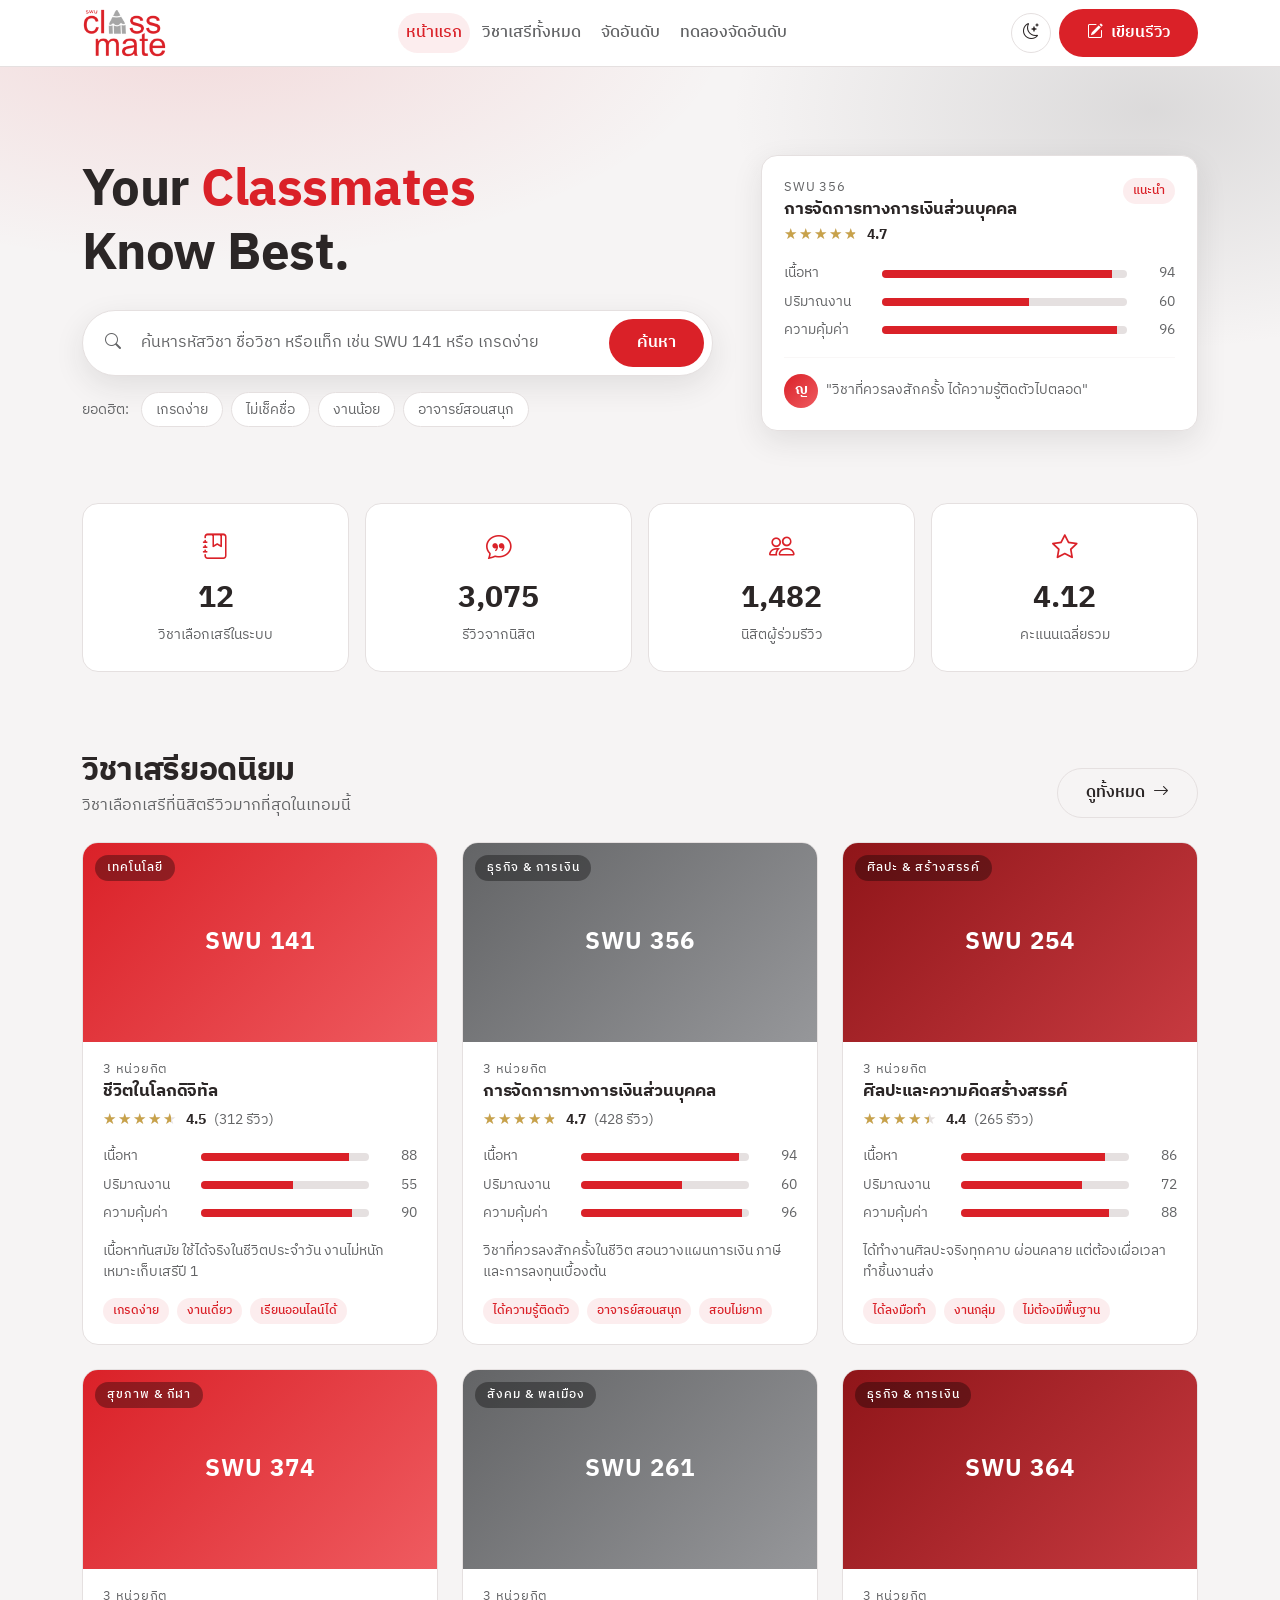
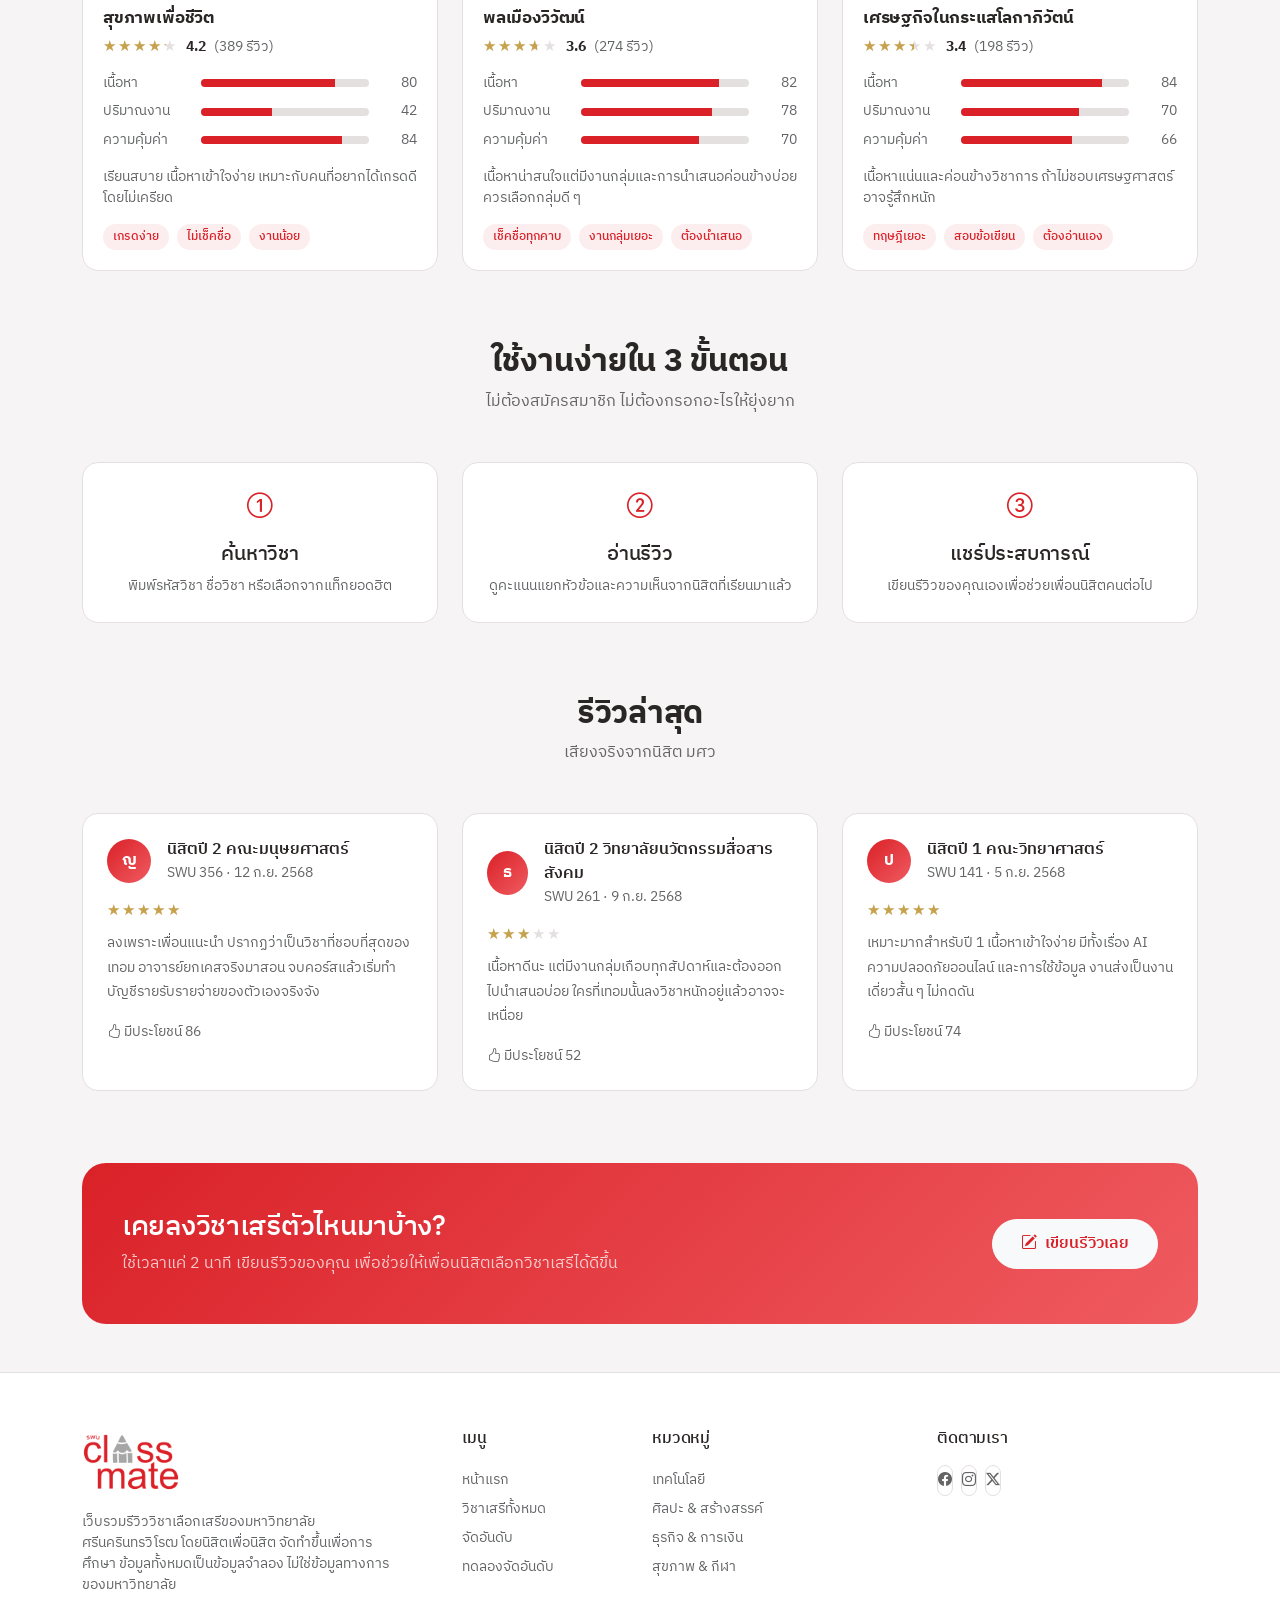
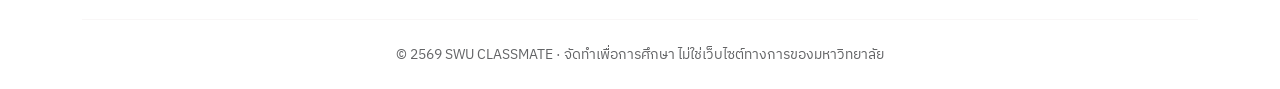
==== index.html @ f83f1529 "เอา responsive ออกทั้งหมด ให้เป็นเว็บสำหรับจอคอมพิวเตอร์ ตามที่ผู้จัดทำต้องการ เพราะยังไม่ได้เรียนเร" ====
<!DOCTYPE html>
<html lang="th" data-bs-theme="light">
<head>
  <meta charset="UTF-8" />
  <meta name="viewport" content="width=device-width, initial-scale=1" />
  <title>SWU CLASSMATE | รีวิววิชาเลือกเสรี มหาวิทยาลัยศรีนครินทรวิโรฒ</title>
  <meta name="description" content="SWU CLASSMATE เว็บรวมรีวิววิชาเลือกเสรีของมหาวิทยาลัยศรีนครินทรวิโรฒ จากนิสิตที่เรียนจริง ดูคะแนน ปริมาณงาน และความคุ้มค่าก่อนลงทะเบียน" />

  <!-- Google Fonts -->
  <link rel="preconnect" href="https://fonts.googleapis.com" />
  <link rel="preconnect" href="https://fonts.gstatic.com" crossorigin />
  <link href="https://fonts.googleapis.com/css2?family=IBM+Plex+Sans+Thai:wght@400;500;600;700&display=swap" rel="stylesheet" />

  <!-- Bootstrap 5.3 + Bootstrap Icons -->
  <link href="https://cdn.jsdelivr.net/npm/bootstrap@5.3.3/dist/css/bootstrap.min.css" rel="stylesheet" />
  <link href="https://cdn.jsdelivr.net/npm/bootstrap-icons@1.11.3/font/bootstrap-icons.min.css" rel="stylesheet" />

  <!-- ไอคอนประจำเว็บ (แสดงบนแท็บเบราว์เซอร์ และตอนบันทึกลงหน้าจอมือถือ) -->
  <link rel="icon" href="images/favicon-32.png" sizes="32x32" type="image/png" />
  <link rel="icon" href="images/icon-192.png" sizes="192x192" type="image/png" />
  <link rel="apple-touch-icon" href="images/apple-touch-icon.png" />
  <meta name="theme-color" content="#da2128" />

  <!-- CSS ภายนอกที่เขียนเอง -->
  <link href="css/style.css" rel="stylesheet" />
</head>

<body>

  <!-- ==================== NAVBAR ==================== -->
  <nav class="navbar navbar-expand cr-navbar sticky-top">
    <div class="container">

      <a class="navbar-brand d-flex align-items-center" href="index.html">
        <img src="images/logo.png" alt="SWU CLASSMATE" class="brand-logo"
             width="271" height="160" />
      </a>


      <div class="collapse navbar-collapse" id="mainNav">
        <ul class="navbar-nav mx-auto gap-1">
          <li class="nav-item"><a class="nav-link active" href="index.html" aria-current="page">หน้าแรก</a></li>
          <li class="nav-item"><a class="nav-link" href="courses.html">วิชาเสรีทั้งหมด</a></li>
          <li class="nav-item"><a class="nav-link" href="ranking.html">จัดอันดับ</a></li>
          <li class="nav-item"><a class="nav-link" href="about.html">ทดลองจัดอันดับ</a></li>
        </ul>

        <div class="d-flex align-items-center gap-2">
          <button id="themeToggle" type="button" aria-label="สลับโหมดสว่าง/มืด">
            <i class="bi bi-moon-stars"></i>
          </button>
          <a href="write-review.html" class="btn btn-cr">
            <i class="bi bi-pencil-square me-1"></i> เขียนรีวิว
          </a>
        </div>
      </div>

    </div>
  </nav>

  <!-- ==================== HERO ==================== -->
  <header class="hero">
    <div class="container">
      <div class="row align-items-center g-5">

        <!-- ฝั่งซ้าย: ข้อความ + ช่องค้นหา -->
        <div class="col-7">
          <!-- lang="en" บอกว่าท่อนนี้เป็นภาษาอังกฤษ (ทั้งหน้าตั้งเป็น lang="th")
               เพื่อให้โปรแกรมอ่านหน้าจอออกเสียงถูกภาษา -->
          <h1 class="mb-4" lang="en">
            Your <span class="highlight">Classmates</span><br />
            Know Best.
          </h1>

          <form id="searchForm" class="hero-search d-flex align-items-center mb-3" role="search">
            <i class="bi bi-search text-muted-cr me-2"></i>
            <label for="searchInput" class="visually-hidden">ค้นหาวิชาเลือกเสรี</label>
            <input id="searchInput" type="search" class="form-control"
                   placeholder="ค้นหารหัสวิชา ชื่อวิชา หรือแท็ก เช่น SWU 141 หรือ เกรดง่าย" />
            <button class="btn btn-cr" type="submit">ค้นหา</button>
          </form>

          <div class="d-flex flex-wrap gap-2">
            <span class="text-muted-cr small align-self-center me-1">ยอดฮิต:</span>
            <a href="#courses" class="chip" data-keyword="เกรดง่าย">เกรดง่าย</a>
            <a href="#courses" class="chip" data-keyword="ไม่เช็คชื่อ">ไม่เช็คชื่อ</a>
            <a href="#courses" class="chip" data-keyword="งานน้อย">งานน้อย</a>
            <a href="#courses" class="chip" data-keyword="อาจารย์สอนสนุก">อาจารย์สอนสนุก</a>
          </div>
        </div>

        <!-- ฝั่งขวา: การ์ดตัวอย่างวิชา -->
        <div class="col-5">
          <div class="hero-card float-slow">

            <div class="d-flex justify-content-between align-items-start mb-3">
              <div>
                <div class="course-code">SWU 356</div>
                <h2 class="course-name mb-1">การจัดการทางการเงินส่วนบุคคล</h2>
                <span class="stars" role="img" style="--pct: 94%" aria-label="คะแนน 4.7 จาก 5"></span>
                <strong class="small ms-1">4.7</strong>
              </div>
              <span class="tag-pill">แนะนำ</span>
            </div>

            <div class="score-row">
              <span class="text-muted-cr">เนื้อหา</span>
              <div class="progress" role="progressbar" aria-label="เนื้อหา"
                   aria-valuenow="94" aria-valuemin="0" aria-valuemax="100">
                <div class="progress-bar" style="width: 94%"></div>
              </div>
              <span class="text-muted-cr text-end">94</span>
            </div>

            <div class="score-row">
              <span class="text-muted-cr">ปริมาณงาน</span>
              <div class="progress" role="progressbar" aria-label="ปริมาณงาน"
                   aria-valuenow="60" aria-valuemin="0" aria-valuemax="100">
                <div class="progress-bar" style="width: 60%"></div>
              </div>
              <span class="text-muted-cr text-end">60</span>
            </div>

            <div class="score-row">
              <span class="text-muted-cr">ความคุ้มค่า</span>
              <div class="progress" role="progressbar" aria-label="ความคุ้มค่า"
                   aria-valuenow="96" aria-valuemin="0" aria-valuemax="100">
                <div class="progress-bar" style="width: 96%"></div>
              </div>
              <span class="text-muted-cr text-end">96</span>
            </div>

            <hr class="my-3 hr-cr" />

            <div class="d-flex align-items-center gap-2">
              <div class="avatar avatar-sm">ญ</div>
              <p class="review-text small mb-0">
                "วิชาที่ควรลงสักครั้ง ได้ความรู้ติดตัวไปตลอด"
              </p>
            </div>

          </div>
        </div>

      </div>
    </div>
  </header>

  <!-- ==================== เนื้อหาหลัก ==================== -->
  <main>

  <!-- ==================== แถบสถิติ ==================== -->
  <section class="pb-2">
    <div class="container">
      <div class="row g-3">

        <div class="col-3">
          <div class="stat-box">
            <i class="bi bi-journal-bookmark"></i>
            <p class="stat-value">12</p>
            <p class="text-muted-cr small mb-0">วิชาเลือกเสรีในระบบ</p>
          </div>
        </div>

        <div class="col-3">
          <div class="stat-box">
            <i class="bi bi-chat-quote"></i>
            <p class="stat-value">3,075</p>
            <p class="text-muted-cr small mb-0">รีวิวจากนิสิต</p>
          </div>
        </div>

        <div class="col-3">
          <div class="stat-box">
            <i class="bi bi-people"></i>
            <p class="stat-value">1,482</p>
            <p class="text-muted-cr small mb-0">นิสิตผู้ร่วมรีวิว</p>
          </div>
        </div>

        <div class="col-3">
          <div class="stat-box">
            <i class="bi bi-star"></i>
            <p class="stat-value">4.12</p>
            <p class="text-muted-cr small mb-0">คะแนนเฉลี่ยรวม</p>
          </div>
        </div>

      </div>
    </div>
  </section>

  <!-- ==================== วิชาเสรียอดนิยม ==================== -->
  <section class="section" id="courses">
    <div class="container">

      <div class="d-flex flex-wrap justify-content-between align-items-end gap-3 mb-4">
        <div>
          <h2 class="section-title mb-1">วิชาเสรียอดนิยม</h2>
          <p class="section-subtitle mb-0">วิชาเลือกเสรีที่นิสิตรีวิวมากที่สุดในเทอมนี้</p>
        </div>
        <a href="courses.html" class="btn btn-cr-outline">
          ดูทั้งหมด <i class="bi bi-arrow-right ms-1"></i>
        </a>
      </div>

      <div class="row g-4">

        <!-- การ์ดที่ 1 -->
        <div class="col-4" data-search="SWU 141 ชีวิตในโลกดิจิทัล เทคโนโลยี เกรดง่าย งานเดี่ยว เรียนออนไลน์ได้">
          <article class="course-card">
            <div class="course-thumb">
              <span class="cat-badge">เทคโนโลยี</span>
              SWU 141
            </div>
            <div class="course-body">
              <p class="course-code mb-0">3 หน่วยกิต</p>
              <h3 class="course-name">ชีวิตในโลกดิจิทัล</h3>

              <div class="d-flex align-items-center gap-2 mb-3">
                <span class="stars" role="img" style="--pct: 90%" aria-label="คะแนน 4.5 จาก 5"></span>
                <strong class="small">4.5</strong>
                <span class="text-muted-cr small">(312 รีวิว)</span>
              </div>

              <div class="score-row">
                <span class="text-muted-cr">เนื้อหา</span>
                <div class="progress" role="progressbar" aria-label="เนื้อหา"
                     aria-valuenow="88" aria-valuemin="0" aria-valuemax="100">
                  <div class="progress-bar" style="width: 88%"></div>
                </div>
                <span class="text-muted-cr text-end">88</span>
              </div>
              <div class="score-row">
                <span class="text-muted-cr">ปริมาณงาน</span>
                <div class="progress" role="progressbar" aria-label="ปริมาณงาน"
                     aria-valuenow="55" aria-valuemin="0" aria-valuemax="100">
                  <div class="progress-bar" style="width: 55%"></div>
                </div>
                <span class="text-muted-cr text-end">55</span>
              </div>
              <div class="score-row">
                <span class="text-muted-cr">ความคุ้มค่า</span>
                <div class="progress" role="progressbar" aria-label="ความคุ้มค่า"
                     aria-valuenow="90" aria-valuemin="0" aria-valuemax="100">
                  <div class="progress-bar" style="width: 90%"></div>
                </div>
                <span class="text-muted-cr text-end">90</span>
              </div>

              <p class="text-muted-cr small mt-3 mb-3">
                เนื้อหาทันสมัย ใช้ได้จริงในชีวิตประจำวัน งานไม่หนัก เหมาะเก็บเสรีปี 1
              </p>

              <div class="d-flex flex-wrap gap-2">
                <span class="tag-pill">เกรดง่าย</span>
                <span class="tag-pill">งานเดี่ยว</span>
                <span class="tag-pill">เรียนออนไลน์ได้</span>
              </div>
            </div>
          </article>
        </div>

        <!-- การ์ดที่ 2 -->
        <div class="col-4" data-search="SWU 356 การจัดการทางการเงินส่วนบุคคล ธุรกิจ การเงิน อาจารย์สอนสนุก สอบไม่ยาก ได้ความรู้ติดตัว">
          <article class="course-card">
            <div class="course-thumb thumb-gray">
              <span class="cat-badge">ธุรกิจ &amp; การเงิน</span>
              SWU 356
            </div>
            <div class="course-body">
              <p class="course-code mb-0">3 หน่วยกิต</p>
              <h3 class="course-name">การจัดการทางการเงินส่วนบุคคล</h3>

              <div class="d-flex align-items-center gap-2 mb-3">
                <span class="stars" role="img" style="--pct: 94%" aria-label="คะแนน 4.7 จาก 5"></span>
                <strong class="small">4.7</strong>
                <span class="text-muted-cr small">(428 รีวิว)</span>
              </div>

              <div class="score-row">
                <span class="text-muted-cr">เนื้อหา</span>
                <div class="progress" role="progressbar" aria-label="เนื้อหา"
                     aria-valuenow="94" aria-valuemin="0" aria-valuemax="100">
                  <div class="progress-bar" style="width: 94%"></div>
                </div>
                <span class="text-muted-cr text-end">94</span>
              </div>
              <div class="score-row">
                <span class="text-muted-cr">ปริมาณงาน</span>
                <div class="progress" role="progressbar" aria-label="ปริมาณงาน"
                     aria-valuenow="60" aria-valuemin="0" aria-valuemax="100">
                  <div class="progress-bar" style="width: 60%"></div>
                </div>
                <span class="text-muted-cr text-end">60</span>
              </div>
              <div class="score-row">
                <span class="text-muted-cr">ความคุ้มค่า</span>
                <div class="progress" role="progressbar" aria-label="ความคุ้มค่า"
                     aria-valuenow="96" aria-valuemin="0" aria-valuemax="100">
                  <div class="progress-bar" style="width: 96%"></div>
                </div>
                <span class="text-muted-cr text-end">96</span>
              </div>

              <p class="text-muted-cr small mt-3 mb-3">
                วิชาที่ควรลงสักครั้งในชีวิต สอนวางแผนการเงิน ภาษี และการลงทุนเบื้องต้น
              </p>

              <div class="d-flex flex-wrap gap-2">
                <span class="tag-pill">ได้ความรู้ติดตัว</span>
                <span class="tag-pill">อาจารย์สอนสนุก</span>
                <span class="tag-pill">สอบไม่ยาก</span>
              </div>
            </div>
          </article>
        </div>

        <!-- การ์ดที่ 3 -->
        <div class="col-4" data-search="SWU 254 ศิลปะและความคิดสร้างสรรค์ ศิลปะ สร้างสรรค์ ได้ลงมือทำ งานกลุ่ม ไม่ต้องมีพื้นฐาน">
          <article class="course-card">
            <div class="course-thumb thumb-dark">
              <span class="cat-badge">ศิลปะ &amp; สร้างสรรค์</span>
              SWU 254
            </div>
            <div class="course-body">
              <p class="course-code mb-0">3 หน่วยกิต</p>
              <h3 class="course-name">ศิลปะและความคิดสร้างสรรค์</h3>

              <div class="d-flex align-items-center gap-2 mb-3">
                <span class="stars" role="img" style="--pct: 88%" aria-label="คะแนน 4.4 จาก 5"></span>
                <strong class="small">4.4</strong>
                <span class="text-muted-cr small">(265 รีวิว)</span>
              </div>

              <div class="score-row">
                <span class="text-muted-cr">เนื้อหา</span>
                <div class="progress" role="progressbar" aria-label="เนื้อหา"
                     aria-valuenow="86" aria-valuemin="0" aria-valuemax="100">
                  <div class="progress-bar" style="width: 86%"></div>
                </div>
                <span class="text-muted-cr text-end">86</span>
              </div>
              <div class="score-row">
                <span class="text-muted-cr">ปริมาณงาน</span>
                <div class="progress" role="progressbar" aria-label="ปริมาณงาน"
                     aria-valuenow="72" aria-valuemin="0" aria-valuemax="100">
                  <div class="progress-bar" style="width: 72%"></div>
                </div>
                <span class="text-muted-cr text-end">72</span>
              </div>
              <div class="score-row">
                <span class="text-muted-cr">ความคุ้มค่า</span>
                <div class="progress" role="progressbar" aria-label="ความคุ้มค่า"
                     aria-valuenow="88" aria-valuemin="0" aria-valuemax="100">
                  <div class="progress-bar" style="width: 88%"></div>
                </div>
                <span class="text-muted-cr text-end">88</span>
              </div>

              <p class="text-muted-cr small mt-3 mb-3">
                ได้ทำงานศิลปะจริงทุกคาบ ผ่อนคลาย แต่ต้องเผื่อเวลาทำชิ้นงานส่ง
              </p>

              <div class="d-flex flex-wrap gap-2">
                <span class="tag-pill">ได้ลงมือทำ</span>
                <span class="tag-pill">งานกลุ่ม</span>
                <span class="tag-pill">ไม่ต้องมีพื้นฐาน</span>
              </div>
            </div>
          </article>
        </div>

        <!-- การ์ดที่ 4 -->
        <div class="col-4" data-search="SWU 374 สุขภาพเพื่อชีวิต สุขภาพ กีฬา เกรดง่าย ไม่เช็คชื่อ งานน้อย">
          <article class="course-card">
            <div class="course-thumb">
              <span class="cat-badge">สุขภาพ &amp; กีฬา</span>
              SWU 374
            </div>
            <div class="course-body">
              <p class="course-code mb-0">3 หน่วยกิต</p>
              <h3 class="course-name">สุขภาพเพื่อชีวิต</h3>

              <div class="d-flex align-items-center gap-2 mb-3">
                <span class="stars" role="img" style="--pct: 84%" aria-label="คะแนน 4.2 จาก 5"></span>
                <strong class="small">4.2</strong>
                <span class="text-muted-cr small">(389 รีวิว)</span>
              </div>

              <div class="score-row">
                <span class="text-muted-cr">เนื้อหา</span>
                <div class="progress" role="progressbar" aria-label="เนื้อหา"
                     aria-valuenow="80" aria-valuemin="0" aria-valuemax="100">
                  <div class="progress-bar" style="width: 80%"></div>
                </div>
                <span class="text-muted-cr text-end">80</span>
              </div>
              <div class="score-row">
                <span class="text-muted-cr">ปริมาณงาน</span>
                <div class="progress" role="progressbar" aria-label="ปริมาณงาน"
                     aria-valuenow="42" aria-valuemin="0" aria-valuemax="100">
                  <div class="progress-bar" style="width: 42%"></div>
                </div>
                <span class="text-muted-cr text-end">42</span>
              </div>
              <div class="score-row">
                <span class="text-muted-cr">ความคุ้มค่า</span>
                <div class="progress" role="progressbar" aria-label="ความคุ้มค่า"
                     aria-valuenow="84" aria-valuemin="0" aria-valuemax="100">
                  <div class="progress-bar" style="width: 84%"></div>
                </div>
                <span class="text-muted-cr text-end">84</span>
              </div>

              <p class="text-muted-cr small mt-3 mb-3">
                เรียนสบาย เนื้อหาเข้าใจง่าย เหมาะกับคนที่อยากได้เกรดดีโดยไม่เครียด
              </p>

              <div class="d-flex flex-wrap gap-2">
                <span class="tag-pill">เกรดง่าย</span>
                <span class="tag-pill">ไม่เช็คชื่อ</span>
                <span class="tag-pill">งานน้อย</span>
              </div>
            </div>
          </article>
        </div>

        <!-- การ์ดที่ 5 -->
        <div class="col-4" data-search="SWU 261 พลเมืองวิวัฒน์ สังคม พลเมือง เช็คชื่อทุกคาบ งานกลุ่มเยอะ ต้องนำเสนอ">
          <article class="course-card">
            <div class="course-thumb thumb-gray">
              <span class="cat-badge">สังคม &amp; พลเมือง</span>
              SWU 261
            </div>
            <div class="course-body">
              <p class="course-code mb-0">3 หน่วยกิต</p>
              <h3 class="course-name">พลเมืองวิวัฒน์</h3>

              <div class="d-flex align-items-center gap-2 mb-3">
                <span class="stars" role="img" style="--pct: 72%" aria-label="คะแนน 3.6 จาก 5"></span>
                <strong class="small">3.6</strong>
                <span class="text-muted-cr small">(274 รีวิว)</span>
              </div>

              <div class="score-row">
                <span class="text-muted-cr">เนื้อหา</span>
                <div class="progress" role="progressbar" aria-label="เนื้อหา"
                     aria-valuenow="82" aria-valuemin="0" aria-valuemax="100">
                  <div class="progress-bar" style="width: 82%"></div>
                </div>
                <span class="text-muted-cr text-end">82</span>
              </div>
              <div class="score-row">
                <span class="text-muted-cr">ปริมาณงาน</span>
                <div class="progress" role="progressbar" aria-label="ปริมาณงาน"
                     aria-valuenow="78" aria-valuemin="0" aria-valuemax="100">
                  <div class="progress-bar" style="width: 78%"></div>
                </div>
                <span class="text-muted-cr text-end">78</span>
              </div>
              <div class="score-row">
                <span class="text-muted-cr">ความคุ้มค่า</span>
                <div class="progress" role="progressbar" aria-label="ความคุ้มค่า"
                     aria-valuenow="70" aria-valuemin="0" aria-valuemax="100">
                  <div class="progress-bar" style="width: 70%"></div>
                </div>
                <span class="text-muted-cr text-end">70</span>
              </div>

              <p class="text-muted-cr small mt-3 mb-3">
                เนื้อหาน่าสนใจแต่มีงานกลุ่มและการนำเสนอค่อนข้างบ่อย ควรเลือกกลุ่มดี ๆ
              </p>

              <div class="d-flex flex-wrap gap-2">
                <span class="tag-pill">เช็คชื่อทุกคาบ</span>
                <span class="tag-pill">งานกลุ่มเยอะ</span>
                <span class="tag-pill">ต้องนำเสนอ</span>
              </div>
            </div>
          </article>
        </div>

        <!-- การ์ดที่ 6 -->
        <div class="col-4" data-search="SWU 364 เศรษฐกิจในกระแสโลกาภิวัตน์ ธุรกิจ การเงิน ทฤษฎีเยอะ สอบข้อเขียน ต้องอ่านเอง">
          <article class="course-card">
            <div class="course-thumb thumb-dark">
              <span class="cat-badge">ธุรกิจ &amp; การเงิน</span>
              SWU 364
            </div>
            <div class="course-body">
              <p class="course-code mb-0">3 หน่วยกิต</p>
              <h3 class="course-name">เศรษฐกิจในกระแสโลกาภิวัตน์</h3>

              <div class="d-flex align-items-center gap-2 mb-3">
                <span class="stars" role="img" style="--pct: 68%" aria-label="คะแนน 3.4 จาก 5"></span>
                <strong class="small">3.4</strong>
                <span class="text-muted-cr small">(198 รีวิว)</span>
              </div>

              <div class="score-row">
                <span class="text-muted-cr">เนื้อหา</span>
                <div class="progress" role="progressbar" aria-label="เนื้อหา"
                     aria-valuenow="84" aria-valuemin="0" aria-valuemax="100">
                  <div class="progress-bar" style="width: 84%"></div>
                </div>
                <span class="text-muted-cr text-end">84</span>
              </div>
              <div class="score-row">
                <span class="text-muted-cr">ปริมาณงาน</span>
                <div class="progress" role="progressbar" aria-label="ปริมาณงาน"
                     aria-valuenow="70" aria-valuemin="0" aria-valuemax="100">
                  <div class="progress-bar" style="width: 70%"></div>
                </div>
                <span class="text-muted-cr text-end">70</span>
              </div>
              <div class="score-row">
                <span class="text-muted-cr">ความคุ้มค่า</span>
                <div class="progress" role="progressbar" aria-label="ความคุ้มค่า"
                     aria-valuenow="66" aria-valuemin="0" aria-valuemax="100">
                  <div class="progress-bar" style="width: 66%"></div>
                </div>
                <span class="text-muted-cr text-end">66</span>
              </div>

              <p class="text-muted-cr small mt-3 mb-3">
                เนื้อหาแน่นและค่อนข้างวิชาการ ถ้าไม่ชอบเศรษฐศาสตร์อาจรู้สึกหนัก
              </p>

              <div class="d-flex flex-wrap gap-2">
                <span class="tag-pill">ทฤษฎีเยอะ</span>
                <span class="tag-pill">สอบข้อเขียน</span>
                <span class="tag-pill">ต้องอ่านเอง</span>
              </div>
            </div>
          </article>
        </div>

      </div>

      <!-- แสดงเมื่อค้นหาแล้วไม่เจอ -->
      <div id="emptyState" class="text-center text-muted-cr py-5 d-none">
        <i class="bi bi-search icon-empty"></i>
        <p class="mt-3 mb-0">ไม่พบวิชาเสรีที่ค้นหา ลองใช้คำอื่นดูนะ</p>
      </div>

    </div>
  </section>

  <!-- ==================== วิธีใช้งาน ==================== -->
  <section class="section pt-0">
    <div class="container">

      <div class="text-center mb-5">
        <h2 class="section-title">ใช้งานง่ายใน 3 ขั้นตอน</h2>
        <p class="section-subtitle mb-0">ไม่ต้องสมัครสมาชิก ไม่ต้องกรอกอะไรให้ยุ่งยาก</p>
      </div>

      <div class="row g-4">
        <div class="col-4">
          <div class="stat-box">
            <i class="bi bi-1-circle"></i>
            <h3 class="h5 mt-3 mb-2">ค้นหาวิชา</h3>
            <p class="text-muted-cr small mb-0">พิมพ์รหัสวิชา ชื่อวิชา หรือเลือกจากแท็กยอดฮิต</p>
          </div>
        </div>
        <div class="col-4">
          <div class="stat-box">
            <i class="bi bi-2-circle"></i>
            <h3 class="h5 mt-3 mb-2">อ่านรีวิว</h3>
            <p class="text-muted-cr small mb-0">ดูคะแนนแยกหัวข้อและความเห็นจากนิสิตที่เรียนมาแล้ว</p>
          </div>
        </div>
        <div class="col-4">
          <div class="stat-box">
            <i class="bi bi-3-circle"></i>
            <h3 class="h5 mt-3 mb-2">แชร์ประสบการณ์</h3>
            <p class="text-muted-cr small mb-0">เขียนรีวิวของคุณเองเพื่อช่วยเพื่อนนิสิตคนต่อไป</p>
          </div>
        </div>
      </div>

    </div>
  </section>

  <!-- ==================== รีวิวล่าสุด ==================== -->
  <section class="section pt-0">
    <div class="container">

      <div class="text-center mb-5">
        <h2 class="section-title">รีวิวล่าสุด</h2>
        <p class="section-subtitle mb-0">เสียงจริงจากนิสิต มศว</p>
      </div>

      <div class="row g-4">

        <div class="col-4">
          <div class="review-card">
            <div class="d-flex align-items-center gap-3 mb-3">
              <div class="avatar">ญ</div>
              <div>
                <p class="fw-semibold mb-0">นิสิตปี 2 คณะมนุษยศาสตร์</p>
                <p class="text-muted-cr small mb-0">SWU 356 · 12 ก.ย. 2568</p>
              </div>
            </div>
            <div class="mb-2">
              <span class="stars" role="img" style="--pct: 100%" aria-label="คะแนน 5 จาก 5"></span>
            </div>
            <p class="review-text small mb-3">
              ลงเพราะเพื่อนแนะนำ ปรากฏว่าเป็นวิชาที่ชอบที่สุดของเทอม อาจารย์ยกเคสจริงมาสอน
              จบคอร์สแล้วเริ่มทำบัญชีรายรับรายจ่ายของตัวเองจริงจัง
            </p>
            <p class="text-muted-cr small mb-0">
              <i class="bi bi-hand-thumbs-up"></i> มีประโยชน์ 86
            </p>
          </div>
        </div>

        <div class="col-4">
          <div class="review-card">
            <div class="d-flex align-items-center gap-3 mb-3">
              <div class="avatar">ธ</div>
              <div>
                <p class="fw-semibold mb-0">นิสิตปี 2 วิทยาลัยนวัตกรรมสื่อสารสังคม</p>
                <p class="text-muted-cr small mb-0">SWU 261 · 9 ก.ย. 2568</p>
              </div>
            </div>
            <div class="mb-2">
              <span class="stars" role="img" style="--pct: 60%" aria-label="คะแนน 3 จาก 5"></span>
            </div>
            <p class="review-text small mb-3">
              เนื้อหาดีนะ แต่มีงานกลุ่มเกือบทุกสัปดาห์และต้องออกไปนำเสนอบ่อย
              ใครที่เทอมนั้นลงวิชาหนักอยู่แล้วอาจจะเหนื่อย
            </p>
            <p class="text-muted-cr small mb-0">
              <i class="bi bi-hand-thumbs-up"></i> มีประโยชน์ 52
            </p>
          </div>
        </div>

        <div class="col-4">
          <div class="review-card">
            <div class="d-flex align-items-center gap-3 mb-3">
              <div class="avatar">ป</div>
              <div>
                <p class="fw-semibold mb-0">นิสิตปี 1 คณะวิทยาศาสตร์</p>
                <p class="text-muted-cr small mb-0">SWU 141 · 5 ก.ย. 2568</p>
              </div>
            </div>
            <div class="mb-2">
              <span class="stars" role="img" style="--pct: 100%" aria-label="คะแนน 5 จาก 5"></span>
            </div>
            <p class="review-text small mb-3">
              เหมาะมากสำหรับปี 1 เนื้อหาเข้าใจง่าย มีทั้งเรื่อง AI ความปลอดภัยออนไลน์
              และการใช้ข้อมูล งานส่งเป็นงานเดี่ยวสั้น ๆ ไม่กดดัน
            </p>
            <p class="text-muted-cr small mb-0">
              <i class="bi bi-hand-thumbs-up"></i> มีประโยชน์ 74
            </p>
          </div>
        </div>

      </div>
    </div>
  </section>

  <!-- ==================== CTA ==================== -->
  <section class="pb-5">
    <div class="container">
      <div class="cta-band d-flex flex-wrap align-items-center justify-content-between gap-4">
        <div>
          <h2 class="h3 mb-2">เคยลงวิชาเสรีตัวไหนมาบ้าง?</h2>
          <p class="mb-0 opacity-75">
            ใช้เวลาแค่ 2 นาที เขียนรีวิวของคุณ เพื่อช่วยให้เพื่อนนิสิตเลือกวิชาเสรีได้ดีขึ้น
          </p>
        </div>
        <a href="write-review.html" class="btn btn-light">
          <i class="bi bi-pencil-square me-1"></i> เขียนรีวิวเลย
        </a>
      </div>
    </div>
  </section>

  </main>

  <!-- ==================== FOOTER ==================== -->
  <footer class="cr-footer">
    <div class="container">
      <div class="row g-4">

        <div class="col-4">
          <a class="navbar-brand d-flex align-items-center mb-3" href="index.html">
            <img src="images/logo.png" alt="SWU CLASSMATE" class="brand-logo brand-logo-lg"
                 width="271" height="160" />
          </a>
          <p class="text-muted-cr small mb-0 text-narrow">
            เว็บรวมรีวิววิชาเลือกเสรีของมหาวิทยาลัยศรีนครินทรวิโรฒ โดยนิสิตเพื่อนิสิต
            จัดทำขึ้นเพื่อการศึกษา ข้อมูลทั้งหมดเป็นข้อมูลจำลอง ไม่ใช่ข้อมูลทางการของมหาวิทยาลัย
          </p>
        </div>

        <div class="col-2">
          <h2 class="h6 mb-3">เมนู</h2>
          <ul class="list-unstyled small mb-0">
            <li><a href="index.html">หน้าแรก</a></li>
            <li><a href="courses.html">วิชาเสรีทั้งหมด</a></li>
            <li><a href="ranking.html">จัดอันดับ</a></li>
            <li><a href="about.html">ทดลองจัดอันดับ</a></li>
          </ul>
        </div>

        <div class="col-3">
          <h2 class="h6 mb-3">หมวดหมู่</h2>
          <ul class="list-unstyled small mb-0">
            <li><a href="courses.html">เทคโนโลยี</a></li>
            <li><a href="courses.html">ศิลปะ &amp; สร้างสรรค์</a></li>
            <li><a href="courses.html">ธุรกิจ &amp; การเงิน</a></li>
            <li><a href="courses.html">สุขภาพ &amp; กีฬา</a></li>
          </ul>
        </div>

        <div class="col-3">
          <h2 class="h6 mb-3">ติดตามเรา</h2>
          <div class="d-flex gap-2">
            <a href="#" class="chip" aria-label="Facebook"><i class="bi bi-facebook"></i></a>
            <a href="#" class="chip" aria-label="Instagram"><i class="bi bi-instagram"></i></a>
            <a href="#" class="chip" aria-label="X"><i class="bi bi-twitter-x"></i></a>
          </div>
        </div>

      </div>

      <hr class="my-4 hr-cr" />
      <p class="text-center text-muted-cr small mb-0">
        &copy; <span id="year"></span> SWU CLASSMATE · จัดทำเพื่อการศึกษา ไม่ใช่เว็บไซต์ทางการของมหาวิทยาลัย
      </p>

    </div>
  </footer>

  <!-- Bootstrap JS (ใช้สำหรับเมนูมือถือ) -->
  <script src="https://cdn.jsdelivr.net/npm/bootstrap@5.3.3/dist/js/bootstrap.bundle.min.js"></script>
  <!-- JS ของเว็บ (ปี, โหมดมืด, ค้นหา) -->
  <script src="js/main.js"></script>
</body>
</html>
---- css/style.css ----
/* ===========================================
   SWU CLASSMATE - Custom Stylesheet
   โทนสีตาม CI มหาวิทยาลัยศรีนครินทรวิโรฒ (เทา-แดง)
   ใช้ทับ/เสริม Bootstrap 5.3
   =========================================== */

/* ---------- 1. ตัวแปรสีของเว็บ ---------- */
:root {
  /* สีหลัก: แดง มศว */
  --cr-primary: #da2128;
  --cr-primary-dark: #b01a20;
  --cr-primary-soft: rgba(218, 33, 40, 0.08);
  /* สีรอง: เทา มศว */
  --cr-gray: #636466;
  --cr-accent: #c8a24a;

  --cr-surface: #ffffff;
  --cr-bg: #f6f4f4;
  --cr-text: #2b2626;
  --cr-muted: #636466;
  --cr-border: #e5e0e0;
  --cr-shadow: 0 10px 30px rgba(43, 38, 38, 0.1);
  --cr-radius: 16px;

  /* เฉดสีสำหรับไล่สีพื้น (gradient) - ต้องเปลี่ยนตามสีหลักด้วย */
  --cr-primary-light: #ef5b60;      /* แดงอ่อน ใช้คู่กับแดงหลัก */
  --cr-primary-deep: #8f1519;       /* แดงเข้ม ใช้กับการ์ดโทนเข้ม */
  --cr-primary-deep-soft: #c73a40;  /* แดงเข้มแบบอ่อนลง คู่กับตัวบน */
  --cr-gray-light: #96979a;         /* เทาอ่อน ใช้คู่กับเทาหลัก */

  /* แสงจาง ๆ ที่พื้นหลังส่วนหัวของหน้า */
  --cr-glow: rgba(218, 33, 40, 0.12);
  --cr-glow-gray: rgba(99, 100, 102, 0.18);

  /* แผ่นทึบทับบนรูป (ใช้กับป้ายหมวดหมู่) */
  --cr-overlay: rgba(0, 0, 0, 0.35);
}

[data-bs-theme="dark"] {
  --cr-primary: #f0474e;
  --cr-primary-dark: #da2128;
  --cr-primary-soft: rgba(240, 71, 78, 0.14);
  --cr-gray: #9b9c9e;
  --cr-accent: #d9b969;

  --cr-surface: #241f20;
  --cr-bg: #191516;
  --cr-text: #ece7e7;
  --cr-muted: #a49d9d;
  --cr-border: #3a3234;
  --cr-shadow: 0 10px 30px rgba(0, 0, 0, 0.5);

  /* เฉดสีชุดเดียวกัน แต่ปรับให้สว่างขึ้นเพื่อให้เห็นบนพื้นเข้ม */
  --cr-primary-light: #f5787d;
  --cr-primary-deep: #a81f26;
  --cr-primary-deep-soft: #d94a51;
  --cr-gray-light: #b5b6b8;

  --cr-glow: rgba(240, 71, 78, 0.16);
  --cr-glow-gray: rgba(155, 156, 158, 0.12);

  --cr-overlay: rgba(0, 0, 0, 0.5);
}

/* ---------- 2. พื้นฐานทั้งเว็บ ---------- */
body {
  font-family: "IBM Plex Sans Thai", "Segoe UI", sans-serif;
  background-color: var(--cr-bg);
  color: var(--cr-text);
  /* เว็บนี้ออกแบบสำหรับจอคอมพิวเตอร์
     ตรึงความกว้างขั้นต่ำไว้ จอแคบกว่านี้จะเลื่อนดูแนวนอนแทนการบีบ layout */
  min-width: 1140px;
}

/* ตรึงความกว้างกล่องเนื้อหา
   ปกติ .container ของ Bootstrap จะเปลี่ยนความกว้างตามขนาดจอ (1320/1140/960/720)
   เขียนทับให้คงที่ เพื่อให้ทุกจอเห็นหน้าตาเหมือนกันทั้งหมด */
.container {
  width: 1140px;
  max-width: 1140px;
}

h1, h2, h3, h4, .navbar-brand {
  font-weight: 700;
  letter-spacing: -0.01em;
}

.section {
  padding: 72px 0;
}

.section-title {
  font-size: clamp(1.5rem, 3vw, 2rem);
  margin-bottom: 8px;
}

.section-subtitle {
  color: var(--cr-muted);
  margin-bottom: 40px;
}

.text-muted-cr {
  color: var(--cr-muted) !important;
}

/* ไอคอนสีแดง มศว */
.icon-cr {
  color: var(--cr-primary);
}

/* ไอคอนขนาดเล็กพิเศษ ใช้ต่อท้ายตัวเลข เช่น "4.7 ★" */
.icon-xs {
  font-size: 0.7rem;
}

/* ไอคอนใหญ่ในกล่องสถานะว่าง (ไม่พบผลลัพธ์) */
.icon-empty {
  font-size: 2.5rem;
}

/* ลิงก์สีแดง มศว ไม่มีเส้นใต้ เช่น "ดูรีวิวทั้งหมด →" */
.link-cr {
  color: var(--cr-primary);
  text-decoration: none;
}

.link-cr:hover {
  color: var(--cr-primary-dark);
  text-decoration: underline;
}

/* เส้นคั่นให้ใช้สีขอบตามธีม แทนสีเทาเริ่มต้นของ Bootstrap */
.hr-cr {
  border-color: var(--cr-border);
}

/* จำกัดความกว้างย่อหน้าให้อ่านง่าย */
.text-narrow {
  max-width: 320px;
}

.text-narrow-lg {
  max-width: 520px;
}

/* ย่อหน้าที่ต้องการระยะห่างบรรทัดมากกว่าปกติ (ข้อความยาว ๆ) */
.leading-loose {
  line-height: 1.9;
}

/* ---------- 3. ปุ่มของเว็บ ---------- */
.btn-cr {
  background-color: var(--cr-primary);
  border: 0;
  color: #fff;
  border-radius: 999px;
  padding: 12px 28px;
  font-weight: 600;
  transition: transform 0.18s ease, background-color 0.18s ease;
}

.btn-cr:hover,
.btn-cr:focus {
  background-color: var(--cr-primary-dark);
  color: #fff;
  transform: translateY(-2px);
}

.btn-cr-outline {
  border: 1.5px solid var(--cr-border);
  color: var(--cr-text);
  background: transparent;
  border-radius: 999px;
  padding: 12px 28px;
  font-weight: 600;
}

.btn-cr-outline:hover {
  border-color: var(--cr-primary);
  color: var(--cr-primary);
}

/* ---------- 4. Navbar ---------- */
.cr-navbar {
  background-color: var(--cr-surface);
  border-bottom: 1px solid var(--cr-border);
}

.cr-navbar .nav-link {
  color: var(--cr-muted);
  font-weight: 500;
  padding: 8px 14px;
  border-radius: 999px;
}

.cr-navbar .nav-link:hover,
.cr-navbar .nav-link.active {
  color: var(--cr-primary);
  background-color: var(--cr-primary-soft);
}

/* โลโก้ SWU CLASSMATE (ไฟล์ภาพ แทนไอคอน + ข้อความเดิม)
   กำหนดความสูงอย่างเดียว ปล่อยความกว้างให้คำนวณตามสัดส่วนของภาพ */
.brand-logo {
  display: block;
  height: 50px;
  width: auto;
}

/* ในฟุตเตอร์มีที่ว่างมากกว่า จึงแสดงใหญ่ขึ้นได้ */
.brand-logo-lg {
  height: 58px;
}

/* navbar-brand ของ Bootstrap มี padding แนวตั้งติดมา ตัดออกเพื่อไม่ให้ navbar สูงเกิน */
.cr-navbar .navbar-brand {
  padding-top: 0;
  padding-bottom: 0;
}

#themeToggle {
  width: 40px;
  height: 40px;
  border-radius: 50%;
  border: 1px solid var(--cr-border);
  background: transparent;
  color: var(--cr-text);
}

/* ---------- 5. Hero ---------- */
.hero {
  position: relative;
  padding: 88px 0 72px;
  overflow: hidden;
  background:
    radial-gradient(900px 400px at 15% -10%, var(--cr-glow), transparent 60%),
    radial-gradient(700px 400px at 90% 10%, var(--cr-glow-gray), transparent 60%);
}

.hero h1 {
  font-size: clamp(2rem, 5vw, 3.2rem);
  line-height: 1.25;
}

/* เน้นคำในหัวข้อใหญ่ด้วยสีแดง มศว */
.hero .highlight {
  color: var(--cr-primary);
}

.hero-search {
  background-color: var(--cr-surface);
  border: 1px solid var(--cr-border);
  border-radius: 999px;
  box-shadow: var(--cr-shadow);
  padding: 8px 8px 8px 22px;
}

.hero-search input {
  border: 0;
  background: transparent;
  color: var(--cr-text);
  box-shadow: none !important;
}

.hero-search input::placeholder {
  color: var(--cr-muted);
}

.chip {
  display: inline-block;
  border: 1px solid var(--cr-border);
  background-color: var(--cr-surface);
  color: var(--cr-muted);
  border-radius: 999px;
  padding: 6px 14px;
  font-size: 0.875rem;
  text-decoration: none;
  transition: all 0.18s ease;
}

.chip:hover {
  border-color: var(--cr-primary);
  color: var(--cr-primary);
}

/* การ์ดลอยในหน้า Hero */
.hero-card {
  background-color: var(--cr-surface);
  border: 1px solid var(--cr-border);
  border-radius: var(--cr-radius);
  box-shadow: var(--cr-shadow);
  padding: 22px;
}

.float-slow {
  animation: floaty 6s ease-in-out infinite;
}

@keyframes floaty {
  0%, 100% { transform: translateY(0); }
  50%      { transform: translateY(-12px); }
}

/* ---------- 6. แถบสถิติ ---------- */
.stat-box {
  background-color: var(--cr-surface);
  border: 1px solid var(--cr-border);
  border-radius: var(--cr-radius);
  padding: 26px 20px;
  height: 100%;
  text-align: center;
}

.stat-box i {
  font-size: 1.6rem;
  color: var(--cr-primary);
}

.stat-value {
  font-size: 1.9rem;
  font-weight: 700;
  margin: 8px 0 2px;
}

/* ---------- 7. การ์ดรายวิชา ---------- */
.course-card {
  background-color: var(--cr-surface);
  border: 1px solid var(--cr-border);
  border-radius: var(--cr-radius);
  overflow: hidden;
  height: 100%;
  transition: transform 0.2s ease, box-shadow 0.2s ease;
}

.course-card:hover {
  transform: translateY(-6px);
  box-shadow: var(--cr-shadow);
}

.course-thumb {
  position: relative;
  aspect-ratio: 16 / 9;
  background: linear-gradient(135deg, var(--cr-primary), var(--cr-primary-light));
  display: grid;
  place-items: center;
  color: #fff;
  font-size: 1.5rem;
  font-weight: 700;
  letter-spacing: 0.04em;
}

/* สีพื้นการ์ด 3 แบบ ใส่คลาสเพิ่มที่ .course-thumb ได้เลย */
.thumb-gray {
  background: linear-gradient(135deg, var(--cr-gray), var(--cr-gray-light));
}

.thumb-dark {
  background: linear-gradient(135deg, var(--cr-primary-deep), var(--cr-primary-deep-soft));
}

.course-thumb .cat-badge {
  position: absolute;
  top: 12px;
  left: 12px;
  background: var(--cr-overlay);
  border-radius: 999px;
  padding: 4px 12px;
  font-size: 0.75rem;
  font-weight: 500;
}

.course-body {
  padding: 18px 20px 20px;
}

.course-code {
  font-size: 0.8rem;
  color: var(--cr-muted);
  letter-spacing: 0.06em;
}

.course-name {
  font-size: 1.05rem;
  margin: 2px 0 8px;
}

.tag-pill {
  background-color: var(--cr-primary-soft);
  color: var(--cr-primary);
  border-radius: 999px;
  padding: 4px 10px;
  font-size: 0.75rem;
  font-weight: 500;
}

/* ---------- 8. ดาวให้คะแนน (CSS ล้วน) ---------- */
.stars {
  --pct: 0%;
  display: inline-block;
  position: relative;
  font-size: 0.95rem;
  line-height: 1;
  color: var(--cr-border);
  letter-spacing: 2px;
}

.stars::before {
  content: "★★★★★";
}

.stars::after {
  content: "★★★★★";
  position: absolute;
  inset: 0;
  width: var(--pct);
  overflow: hidden;
  color: var(--cr-accent);
  white-space: nowrap;
}

/* ---------- 9. แถบคะแนนย่อย ---------- */
.score-row {
  display: grid;
  grid-template-columns: 88px 1fr 38px;
  align-items: center;
  gap: 10px;
  font-size: 0.85rem;
  margin-bottom: 8px;
}

.score-row .progress {
  height: 8px;
  background-color: var(--cr-border);
}

.score-row .progress-bar {
  background-color: var(--cr-primary);
}

/* ---------- 10. การ์ดรีวิว ---------- */
.review-card {
  background-color: var(--cr-surface);
  border: 1px solid var(--cr-border);
  border-radius: var(--cr-radius);
  padding: 24px;
  height: 100%;
}

.avatar {
  width: 44px;
  height: 44px;
  border-radius: 50%;
  background: linear-gradient(135deg, var(--cr-primary), var(--cr-primary-light));
  color: #fff;
  display: grid;
  place-items: center;
  font-weight: 700;
}

.avatar-sm {
  width: 34px;
  height: 34px;
  font-size: 0.85rem;
}

.review-text {
  color: var(--cr-muted);
  line-height: 1.75;
}

/* ---------- 11. แถบชวนเขียนรีวิว ---------- */
.cta-band {
  background: linear-gradient(135deg, var(--cr-primary), var(--cr-primary-light));
  border-radius: 24px;
  color: #fff;
  padding: 48px 40px;
}

.cta-band .btn-light {
  border-radius: 999px;
  padding: 12px 28px;
  font-weight: 600;
  color: var(--cr-primary);
}

/* ---------- 12. Footer ---------- */
.cr-footer {
  background-color: var(--cr-surface);
  border-top: 1px solid var(--cr-border);
  padding: 56px 0 24px;
}

.cr-footer a {
  color: var(--cr-muted);
  text-decoration: none;
  display: inline-block;
  padding: 4px 0;
}

.cr-footer a:hover {
  color: var(--cr-primary);
}

/* ===========================================
   ส่วนที่ 13-17 ใช้ในหน้า courses.html
   =========================================== */

/* ---------- 13. หัวหน้าเพจ + Breadcrumb ---------- */
.page-head {
  padding: 40px 0 32px;
  border-bottom: 1px solid var(--cr-border);
  background:
    radial-gradient(700px 300px at 10% 0%, var(--cr-glow), transparent 60%);
}

.breadcrumb {
  --bs-breadcrumb-divider-color: var(--cr-muted);
  font-size: 0.875rem;
  margin-bottom: 12px;
}

.breadcrumb a {
  color: var(--cr-muted);
  text-decoration: none;
}

.breadcrumb a:hover {
  color: var(--cr-primary);
}

.breadcrumb-item.active {
  color: var(--cr-text);
}

/* ---------- 14. กล่องตัวกรอง (Sidebar) ---------- */
.filter-panel {
  background-color: var(--cr-surface);
  border: 1px solid var(--cr-border);
  border-radius: var(--cr-radius);
  padding: 24px;
}

/* .filter-title เป็น <legend> ของแต่ละกลุ่มตัวกรอง
   Bootstrap ตั้ง legend ให้ float: left; width: 100% และตัวใหญ่ ต้องล้างค่าก่อน */
.filter-title {
  float: none;
  width: auto;
  display: block;
  font-size: 0.95rem;
  font-weight: 600;
  margin-bottom: 12px;
}

/* ตัวกรองแต่ละกลุ่มเป็น <fieldset> จึงต้องล้าง margin/padding ที่เบราว์เซอร์ใส่มาให้ */
.filter-group {
  border: 0;
  padding: 0;
  margin: 0;
  min-width: 0; /* กัน fieldset ดันคอลัมน์ให้กว้างเกิน grid */
}

.filter-group + .filter-group {
  border-top: 1px solid var(--cr-border);
  margin-top: 20px;
  padding-top: 20px;
}

.filter-panel .form-check {
  margin-bottom: 8px;
}

.filter-panel .form-check-label {
  font-size: 0.9rem;
  color: var(--cr-muted);
  cursor: pointer;
}

.filter-panel .form-check-input {
  border-color: var(--cr-border);
  cursor: pointer;
}

.filter-panel .form-check-input:checked {
  background-color: var(--cr-primary);
  border-color: var(--cr-primary);
}

.filter-panel .form-check-input:focus {
  box-shadow: 0 0 0 3px var(--cr-primary-soft);
  border-color: var(--cr-primary);
}

/* ช่องค้นหาในกล่องตัวกรอง */
.filter-search {
  border: 1px solid var(--cr-border);
  background-color: var(--cr-bg);
  border-radius: 999px;
  padding: 8px 16px;
}

.filter-search input {
  border: 0;
  background: transparent;
  color: var(--cr-text);
  font-size: 0.9rem;
  box-shadow: none !important;
  padding: 0;
}

/* ป้ายข้อมูลย่อยบนการ์ด (รูปแบบเรียน / ภาษา / หน่วยกิต) */
.meta-badge {
  display: inline-flex;
  align-items: center;
  gap: 4px;
  border: 1px solid var(--cr-border);
  color: var(--cr-muted);
  border-radius: 6px;
  padding: 2px 8px;
  font-size: 0.72rem;
  white-space: nowrap;
}

.meta-badge i {
  font-size: 0.8rem;
}

/* สีเน้นตามรูปแบบการเรียน */
.meta-badge.is-online {
  border-color: var(--cr-primary);
  color: var(--cr-primary);
}

/* ---------- 15. แถบเครื่องมือด้านบนรายการ ---------- */
.toolbar {
  background-color: var(--cr-surface);
  border: 1px solid var(--cr-border);
  border-radius: var(--cr-radius);
  padding: 14px 20px;
}

.sort-select {
  border: 1px solid var(--cr-border);
  background-color: var(--cr-bg);
  color: var(--cr-text);
  border-radius: 999px;
  padding: 6px 16px;
  font-size: 0.9rem;
  width: auto;
}

.sort-select:focus {
  border-color: var(--cr-primary);
  box-shadow: 0 0 0 3px var(--cr-primary-soft);
}

/* ---------- 16. การ์ดวิชาแบบแถวนอน ---------- */
.course-row {
  display: grid;
  grid-template-columns: 160px 1fr;
  background-color: var(--cr-surface);
  border: 1px solid var(--cr-border);
  border-radius: var(--cr-radius);
  overflow: hidden;
  transition: transform 0.2s ease, box-shadow 0.2s ease;
}

.course-row:hover {
  transform: translateY(-4px);
  box-shadow: var(--cr-shadow);
}

.course-row .row-thumb {
  background: linear-gradient(135deg, var(--cr-primary), var(--cr-primary-light));
  color: #fff;
  display: flex;
  flex-direction: column;
  align-items: center;
  justify-content: center;
  gap: 6px;
  padding: 20px 12px;
  text-align: center;
}

/* เขียนซ้ำเพื่อให้ชนะ .course-row .row-thumb ด้านบน */
.course-row .row-thumb.thumb-gray {
  background: linear-gradient(135deg, var(--cr-gray), var(--cr-gray-light));
}

.course-row .row-thumb.thumb-dark {
  background: linear-gradient(135deg, var(--cr-primary-deep), var(--cr-primary-deep-soft));
}

.row-thumb .row-code {
  font-size: 1.15rem;
  font-weight: 700;
  letter-spacing: 0.04em;
}

.row-thumb .row-score {
  font-size: 2rem;
  font-weight: 700;
  line-height: 1;
}

.row-thumb .row-count {
  font-size: 0.75rem;
  opacity: 0.85;
}

.course-row .row-body {
  padding: 20px 24px;
}

/* คะแนนย่อยแบบเรียงแนวนอน 3 ช่อง */
.mini-scores {
  display: grid;
  grid-template-columns: repeat(3, 1fr);
  gap: 16px;
  margin: 14px 0;
}

.mini-scores .progress {
  height: 6px;
  background-color: var(--cr-border);
}

.mini-scores .progress-bar {
  background-color: var(--cr-primary);
}

.mini-label {
  font-size: 0.75rem;
  color: var(--cr-muted);
  display: flex;
  justify-content: space-between;
  margin-bottom: 4px;
}

/* ---------- 17. Pagination ---------- */
.pagination {
  --bs-pagination-color: var(--cr-muted);
  --bs-pagination-bg: var(--cr-surface);
  --bs-pagination-border-color: var(--cr-border);
  --bs-pagination-hover-color: var(--cr-primary);
  --bs-pagination-hover-bg: var(--cr-primary-soft);
  --bs-pagination-hover-border-color: var(--cr-border);
  --bs-pagination-active-bg: var(--cr-primary);
  --bs-pagination-active-border-color: var(--cr-primary);
  --bs-pagination-focus-box-shadow: 0 0 0 3px var(--cr-primary-soft);
  --bs-pagination-disabled-bg: var(--cr-surface);
  --bs-pagination-disabled-border-color: var(--cr-border);
}

.pagination .page-link {
  border-radius: 10px;
  margin: 0 3px;
}

/* ===========================================
   ส่วนที่ 18-22 ใช้ในหน้า course-detail.html
   =========================================== */

/* ---------- 18. หัวหน้ารายละเอียดวิชา ---------- */
.detail-head {
  padding: 32px 0 40px;
  border-bottom: 1px solid var(--cr-border);
  background:
    radial-gradient(800px 340px at 12% 0%, var(--cr-glow), transparent 62%);
}

.detail-code {
  display: inline-block;
  background-color: var(--cr-primary);
  color: #fff;
  border-radius: 8px;
  padding: 4px 12px;
  font-weight: 600;
  letter-spacing: 0.06em;
  font-size: 0.85rem;
}

.detail-title {
  font-size: clamp(1.6rem, 3.5vw, 2.4rem);
  margin: 12px 0 10px;
}

.meta-list {
  display: flex;
  flex-wrap: wrap;
  gap: 8px 20px;
  color: var(--cr-muted);
  font-size: 0.9rem;
  list-style: none;
  padding: 0;
  margin: 0;
}

/* กล่องคะแนนรวมด้านขวา */
.score-card {
  background-color: var(--cr-surface);
  border: 1px solid var(--cr-border);
  border-radius: var(--cr-radius);
  box-shadow: var(--cr-shadow);
  padding: 24px;
  text-align: center;
}

.score-big {
  font-size: 3.4rem;
  font-weight: 700;
  line-height: 1;
  color: var(--cr-primary);
}

/* กราฟแท่งสัดส่วนดาว */
.dist-row {
  display: grid;
  grid-template-columns: 38px 1fr 42px;
  align-items: center;
  gap: 10px;
  font-size: 0.8rem;
  color: var(--cr-muted);
  margin-bottom: 6px;
}

.dist-row .progress {
  height: 7px;
  background-color: var(--cr-border);
}

.dist-row .progress-bar {
  background-color: var(--cr-accent);
}

/* ---------- 19. แท็บ ---------- */
.cr-tabs {
  border-bottom: 1px solid var(--cr-border);
  gap: 4px;
}

.cr-tabs .nav-link {
  border: 0;
  border-bottom: 2px solid transparent;
  border-radius: 0;
  color: var(--cr-muted);
  font-weight: 500;
  padding: 12px 18px;
}

.cr-tabs .nav-link:hover {
  color: var(--cr-primary);
}

.cr-tabs .nav-link.active {
  background: transparent;
  color: var(--cr-primary);
  border-bottom-color: var(--cr-primary);
}

/* ---------- 20. กล่องเนื้อหาทั่วไป ---------- */
.panel {
  background-color: var(--cr-surface);
  border: 1px solid var(--cr-border);
  border-radius: var(--cr-radius);
  padding: 28px;
}

.panel + .panel {
  margin-top: 24px;
}

.panel-title {
  font-size: 1.1rem;
  font-weight: 600;
  margin-bottom: 18px;
}

/* รายการสิ่งที่ได้เรียน */
.check-list {
  list-style: none;
  padding: 0;
  margin: 0;
}

.check-list li {
  display: flex;
  align-items: flex-start; /* ให้ไอคอนอยู่ชิดบน ตรงกับบรรทัดแรกของข้อความ */
  gap: 10px;
  margin-bottom: 12px;
  color: var(--cr-muted);
  font-size: 0.92rem;
}

/* ไอคอนติ๊กถูกหน้าแต่ละข้อ (เขียน <i class="bi bi-check-circle-fill"> ไว้ใน HTML) */
.check-list li i {
  flex: none;
  color: var(--cr-primary);
  margin-top: 3px;
}

/* ตารางข้อมูลด้านข้าง */
.info-list {
  --bs-list-group-bg: transparent;
  --bs-list-group-border-color: var(--cr-border);
  --bs-list-group-color: var(--cr-text);
}

.info-list .list-group-item {
  display: flex;
  justify-content: space-between;
  gap: 12px;
  padding: 12px 0;
  font-size: 0.9rem;
  border-left: 0;
  border-right: 0;
}

.info-list .list-group-item:first-child {
  border-top: 0;
}

.info-list .list-group-item:last-child {
  border-bottom: 0;
}

.info-list dt {
  color: var(--cr-muted);
  font-weight: 400;
}

.info-list dd {
  margin: 0;
  font-weight: 600;
  text-align: right;
}

/* ---------- 21. Accordion (คำถามที่พบบ่อย) ---------- */
.cr-accordion {
  --bs-accordion-bg: transparent;
  --bs-accordion-color: var(--cr-text);
  --bs-accordion-border-color: var(--cr-border);
  --bs-accordion-btn-color: var(--cr-text);
  --bs-accordion-btn-bg: transparent;
  --bs-accordion-active-color: var(--cr-primary);
  --bs-accordion-active-bg: var(--cr-primary-soft);
  --bs-accordion-btn-focus-box-shadow: 0 0 0 3px var(--cr-primary-soft);
  --bs-accordion-body-color: var(--cr-muted);
  --bs-accordion-border-radius: 12px;
}

.cr-accordion .accordion-button {
  font-weight: 500;
  font-size: 0.95rem;
}

.cr-accordion .accordion-body {
  font-size: 0.9rem;
  line-height: 1.8;
}

/* ---------- 22. รีวิวในหน้ารายละเอียด ---------- */
.review-item {
  border-bottom: 1px solid var(--cr-border);
  padding-bottom: 24px;
  margin-bottom: 24px;
}

.review-item:last-child {
  border-bottom: 0;
  padding-bottom: 0;
  margin-bottom: 0;
}

.helpful-btn {
  border: 1px solid var(--cr-border);
  background: transparent;
  color: var(--cr-muted);
  border-radius: 999px;
  padding: 5px 14px;
  font-size: 0.8rem;
}

.helpful-btn:hover {
  border-color: var(--cr-primary);
  color: var(--cr-primary);
}

/* วิชาใกล้เคียงในแถบข้าง */
.related-item {
  display: flex;
  align-items: center;
  gap: 12px;
  padding: 12px 0;
  border-bottom: 1px solid var(--cr-border);
  text-decoration: none;
  color: inherit;
}

.related-item:last-child {
  border-bottom: 0;
}

.related-item:hover .related-name {
  color: var(--cr-primary);
}

.related-badge {
  width: 46px;
  height: 46px;
  flex-shrink: 0;
  border-radius: 10px;
  background: linear-gradient(135deg, var(--cr-primary), var(--cr-primary-light));
  color: #fff;
  display: grid;
  place-items: center;
  font-size: 0.75rem;
  font-weight: 700;
  text-align: center;
  line-height: 1.1;
}

.related-name {
  font-size: 0.9rem;
  font-weight: 600;
  margin-bottom: 2px;
}

/* แถบข้างที่ลอยตามตอนเลื่อน */
.sticky-side {
  position: sticky;
  top: 90px;
}

/* ---------- 23. ฟอร์มเขียนรีวิว ---------- */
/* บังคับให้ช่องกรอกทุกชนิดใช้สีตามธีมของเว็บ (ทั้งโหมดสว่างและมืด) */
.cr-form .form-control,
.cr-form .form-select {
  background-color: var(--cr-bg);
  border-color: var(--cr-border);
  color: var(--cr-text);
  padding: 10px 14px;
  font-size: 0.92rem;
}

.cr-form .form-control::placeholder {
  color: var(--cr-muted);
  opacity: 0.7;
}

.cr-form .form-control:focus,
.cr-form .form-select:focus {
  background-color: var(--cr-surface);
  border-color: var(--cr-primary);
  box-shadow: 0 0 0 3px var(--cr-primary-soft);
}

.cr-form .form-label {
  font-weight: 500;
  font-size: 0.9rem;
  margin-bottom: 6px;
}

.cr-form .form-text {
  color: var(--cr-muted);
  font-size: 0.78rem;
}

.cr-form .form-check-input {
  border-color: var(--cr-border);
  cursor: pointer;
}

.cr-form .form-check-input:checked {
  background-color: var(--cr-primary);
  border-color: var(--cr-primary);
}

.cr-form .form-check-input:focus {
  border-color: var(--cr-primary);
  box-shadow: 0 0 0 3px var(--cr-primary-soft);
}

/* legend ของกลุ่มย่อยข้างใน (กลุ่มดาว / กลุ่มแท็ก)
   ให้หน้าตาเหมือน .form-label ไม่ใช่หัวข้อขั้นตอนใหญ่ */
.cr-form legend.legend-sm {
  font-size: 0.9rem;
  font-weight: 500;
  margin-bottom: 8px;
  display: block;
}

/* fieldset + legend: แบ่งฟอร์มเป็นขั้นตอน */
.cr-form fieldset {
  border: 0;
  padding: 0;
  margin: 0;
}

.cr-form legend {
  float: none; /* ล้างค่า default ของ Bootstrap ที่ทำให้ legend กว้างเต็มแถว */
  width: auto;
  display: flex;
  align-items: center;
  gap: 10px;
  font-size: 1.05rem;
  font-weight: 600;
  margin-bottom: 20px;
}

.step-num {
  flex: none;
  width: 30px;
  height: 30px;
  border-radius: 50%;
  background-color: var(--cr-primary);
  color: #fff;
  font-size: 0.85rem;
  display: inline-flex;
  align-items: center;
  justify-content: center;
}

/* แถบเลื่อนให้คะแนน (input type="range") */
.cr-form .form-range::-webkit-slider-thumb {
  background-color: var(--cr-primary);
}

.cr-form .form-range::-moz-range-thumb {
  background-color: var(--cr-primary);
}

.cr-form .form-range::-webkit-slider-runnable-track {
  background-color: var(--cr-border);
}

.cr-form .form-range::-moz-range-track {
  background-color: var(--cr-border);
}

/* กล่องตัวเลขที่แสดงค่าของแถบเลื่อน (tag <output>) */
.range-out {
  min-width: 46px;
  text-align: center;
  font-weight: 600;
  font-size: 0.85rem;
  color: var(--cr-primary);
  background-color: var(--cr-primary-soft);
  border-radius: 8px;
  padding: 2px 8px;
}

/* กลุ่มปุ่มเลือก (ดาวให้คะแนน + แท็ก) ใช้ radio/checkbox จริงแต่ซ่อนวงกลมไว้ */
.pick-group {
  position: relative; /* ยึดตำแหน่งให้ input ที่ซ่อนไว้ ไม่หลุดออกไปที่อื่น */
  display: flex;
  flex-wrap: wrap;
  gap: 8px;
}

.pick-group input {
  position: absolute;
  opacity: 0;
  width: 0;
  height: 0;
}

.pick-group label {
  display: inline-flex;
  align-items: center;
  gap: 6px;
  border: 1px solid var(--cr-border);
  background-color: var(--cr-bg);
  color: var(--cr-muted);
  border-radius: 10px;
  padding: 8px 14px;
  font-size: 0.85rem;
  cursor: pointer;
  transition: all 0.15s ease;
  user-select: none;
}

.pick-group label:hover {
  border-color: var(--cr-primary);
  color: var(--cr-primary);
}

.pick-group input:checked + label {
  background-color: var(--cr-primary);
  border-color: var(--cr-primary);
  color: #fff;
}

.pick-group input:focus-visible + label {
  box-shadow: 0 0 0 3px var(--cr-primary-soft);
}

/* ตัวนับจำนวนตัวอักษรใต้ textarea */
.char-count {
  font-size: 0.78rem;
  color: var(--cr-muted);
}

.char-count.is-over {
  color: var(--cr-primary);
  font-weight: 600;
}

/* กล่องคำแนะนำด้านข้าง */
.tip-box {
  background-color: var(--cr-primary-soft);
  border: 1px solid var(--cr-border);
  border-radius: var(--cr-radius);
  padding: 20px;
}

/* ---------- 24. หน้าจัดอันดับ ---------- */
/* แท่นรับรางวัล 3 อันดับแรก */
.podium {
  display: grid;
  grid-template-columns: repeat(3, 1fr);
  gap: 20px;
  align-items: end;
}

.podium-item {
  background-color: var(--cr-surface);
  border: 1px solid var(--cr-border);
  border-radius: var(--cr-radius);
  padding: 24px 20px;
  text-align: center;
  position: relative;
}

/* อันดับ 1 ให้เด่นกว่าเพื่อน: สูงกว่า + กรอบสีแดง มศว */
.podium-item.is-first {
  padding-top: 34px;
  padding-bottom: 34px;
  border-color: var(--cr-primary);
  box-shadow: var(--cr-shadow);
}

.podium-medal {
  width: 46px;
  height: 46px;
  margin: 0 auto 12px;
  border-radius: 50%;
  display: flex;
  align-items: center;
  justify-content: center;
  font-size: 1.1rem;
  font-weight: 700;
  color: #fff;
  background-color: var(--cr-gray);
}

.podium-item.is-first .podium-medal {
  background-color: var(--cr-accent);
  width: 56px;
  height: 56px;
  font-size: 1.3rem;
}

.podium-code {
  font-size: 0.75rem;
  letter-spacing: 1px;
  color: var(--cr-primary);
  font-weight: 600;
}

.podium-name {
  font-size: 0.98rem;
  font-weight: 600;
  margin: 6px 0 10px;
  line-height: 1.45;
}

.podium-score {
  font-size: 1.6rem;
  font-weight: 700;
  line-height: 1;
}

/* ตารางอันดับ */
.rank-table {
  --bs-table-bg: transparent;
  --bs-table-color: var(--cr-text);
  --bs-table-border-color: var(--cr-border);
  --bs-table-hover-bg: var(--cr-primary-soft);
  --bs-table-hover-color: var(--cr-text);
  margin-bottom: 0;
  font-size: 0.9rem;
}

.rank-table thead th {
  font-size: 0.78rem;
  font-weight: 600;
  color: var(--cr-muted);
  text-transform: uppercase;
  letter-spacing: 0.5px;
  white-space: nowrap;
  border-bottom-width: 1px;
}

.rank-table td,
.rank-table th {
  padding: 14px 12px;
  vertical-align: middle;
}

.rank-table caption {
  caption-side: top;
  color: var(--cr-muted);
  font-size: 0.85rem;
  padding: 0 12px 14px;
}

/* ตัวเลขอันดับในตาราง */
.rank-no {
  width: 30px;
  height: 30px;
  border-radius: 9px;
  background-color: var(--cr-bg);
  border: 1px solid var(--cr-border);
  color: var(--cr-muted);
  font-size: 0.82rem;
  font-weight: 600;
  display: inline-flex;
  align-items: center;
  justify-content: center;
}

/* 3 อันดับแรกใช้สีทองและสีแดง มศว */
.rank-no.top-1 {
  background-color: var(--cr-accent);
  border-color: var(--cr-accent);
  color: #fff;
}

.rank-no.top-2,
.rank-no.top-3 {
  background-color: var(--cr-primary-soft);
  border-color: var(--cr-primary);
  color: var(--cr-primary);
}

.rank-course {
  font-weight: 600;
  color: var(--cr-text);
  text-decoration: none;
  display: block;
  line-height: 1.4;
}

.rank-course:hover {
  color: var(--cr-primary);
}

.rank-course small {
  display: block;
  font-weight: 400;
  color: var(--cr-muted);
  font-size: 0.78rem;
  margin-top: 2px;
}

.rank-value {
  font-weight: 700;
  color: var(--cr-primary);
  white-space: nowrap;
}

/* รายการอันดับ 1 ของแต่ละหมวดใน sidebar */
.cat-rank {
  display: flex;
  align-items: center;
  gap: 12px;
  padding: 12px 0;
  border-bottom: 1px solid var(--cr-border);
  text-decoration: none;
}

.cat-rank:last-child {
  border-bottom: 0;
  padding-bottom: 0;
}

.cat-rank-icon {
  flex: none;
  width: 38px;
  height: 38px;
  border-radius: 10px;
  background-color: var(--cr-primary-soft);
  color: var(--cr-primary);
  display: flex;
  align-items: center;
  justify-content: center;
}

.cat-rank-body {
  min-width: 0;
}

.cat-rank-label {
  font-size: 0.75rem;
  color: var(--cr-muted);
  margin-bottom: 2px;
}

.cat-rank-name {
  font-size: 0.88rem;
  font-weight: 600;
  color: var(--cr-text);
  line-height: 1.35;
}

/* ---------- 25. หน้าทดลองจัดอันดับ ---------- */
/* แถวรายวิชาในคลังให้เลือก */
.pick-row {
  display: flex;
  align-items: center;
  gap: 14px;
  padding: 14px 0;
  border-bottom: 1px solid var(--cr-border);
}

.pick-row:last-child {
  border-bottom: 0;
}

/* ซ่อนแถวที่ถูกเลือกเข้าอันดับไปแล้ว */
.pick-row.is-added {
  display: none;
}

.pick-code {
  flex: none;
  width: 74px;
  font-size: 0.78rem;
  font-weight: 600;
  color: var(--cr-primary);
  letter-spacing: 0.04em;
}

.pick-body {
  flex: 1;
  min-width: 0;
}

.pick-name {
  font-size: 0.95rem;
  font-weight: 600;
  margin-bottom: 4px;
  line-height: 1.4;
}

/* ปุ่มกลมสำหรับเพิ่มวิชาเข้าอันดับ */
.btn-add {
  flex: none;
  width: 36px;
  height: 36px;
  border-radius: 50%;
  border: 1.5px solid var(--cr-primary);
  background: transparent;
  color: var(--cr-primary);
  display: grid;
  place-items: center;
  transition: all 0.15s ease;
}

.btn-add:hover:not(:disabled) {
  background-color: var(--cr-primary);
  color: #fff;
}

.btn-add:disabled {
  border-color: var(--cr-border);
  color: var(--cr-muted);
  cursor: not-allowed;
}

/* รายการอันดับที่ผู้ใช้จัด */
.rank-list {
  list-style: none;
  margin: 0;
  padding: 0;
}

.rank-slot {
  display: flex;
  align-items: center;
  gap: 10px;
  padding: 10px 0;
  border-bottom: 1px solid var(--cr-border);
}

.rank-slot:last-child {
  border-bottom: 0;
}

/* กล่องเลขอันดับ ตัวเลขข้างในใส่มาจาก JS */
.slot-num {
  flex: none;
  width: 28px;
  height: 28px;
  border-radius: 8px;
  background-color: var(--cr-primary);
  color: #fff;
  font-size: 0.8rem;
  font-weight: 600;
  display: grid;
  place-items: center;
}

.slot-body {
  flex: 1;
  min-width: 0;
}

.slot-name {
  font-size: 0.88rem;
  font-weight: 600;
  line-height: 1.35;
}

.slot-meta {
  font-size: 0.75rem;
  color: var(--cr-muted);
}

/* ปุ่มเลื่อนขึ้น-ลง และ ปุ่มเอาออก */
.slot-btn {
  flex: none;
  width: 26px;
  height: 26px;
  border-radius: 7px;
  border: 1px solid var(--cr-border);
  background: transparent;
  color: var(--cr-muted);
  display: grid;
  place-items: center;
  font-size: 0.72rem;
}

.slot-btn:hover:not(:disabled) {
  border-color: var(--cr-primary);
  color: var(--cr-primary);
}

.slot-btn:disabled {
  opacity: 0.35;
  cursor: not-allowed;
}

/* แถบความคืบหน้าจำนวนอันดับที่เลือก */
.rank-counter {
  font-size: 0.85rem;
  color: var(--cr-muted);
}

.rank-counter strong {
  color: var(--cr-primary);
  font-size: 1.1rem;
}

/* ขั้นตอนการใช้งาน 3 ขั้น */
.step-card {
  height: 100%;
  background-color: var(--cr-surface);
  border: 1px solid var(--cr-border);
  border-radius: var(--cr-radius);
  padding: 24px 20px;
}

.step-badge {
  width: 34px;
  height: 34px;
  border-radius: 50%;
  background-color: var(--cr-primary-soft);
  color: var(--cr-primary);
  font-weight: 700;
  font-size: 0.9rem;
  display: grid;
  place-items: center;
  margin-bottom: 14px;
}
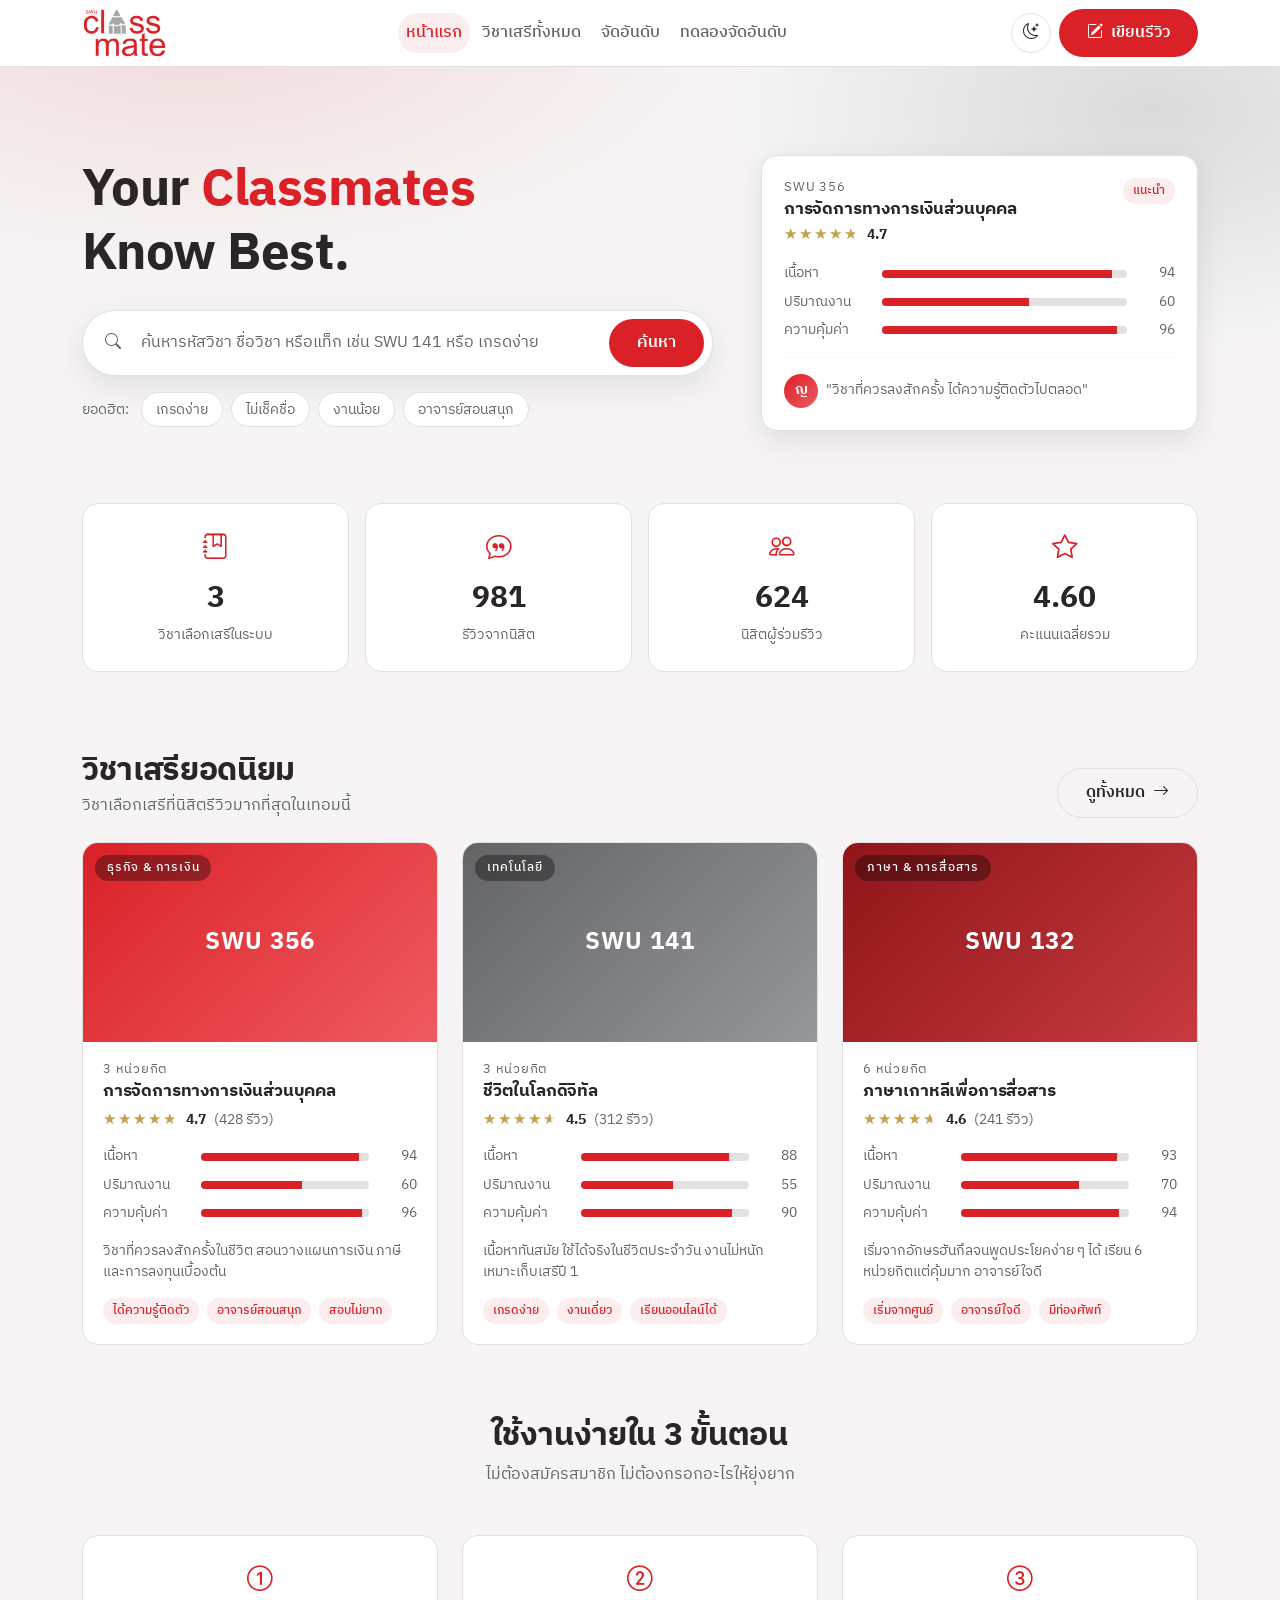
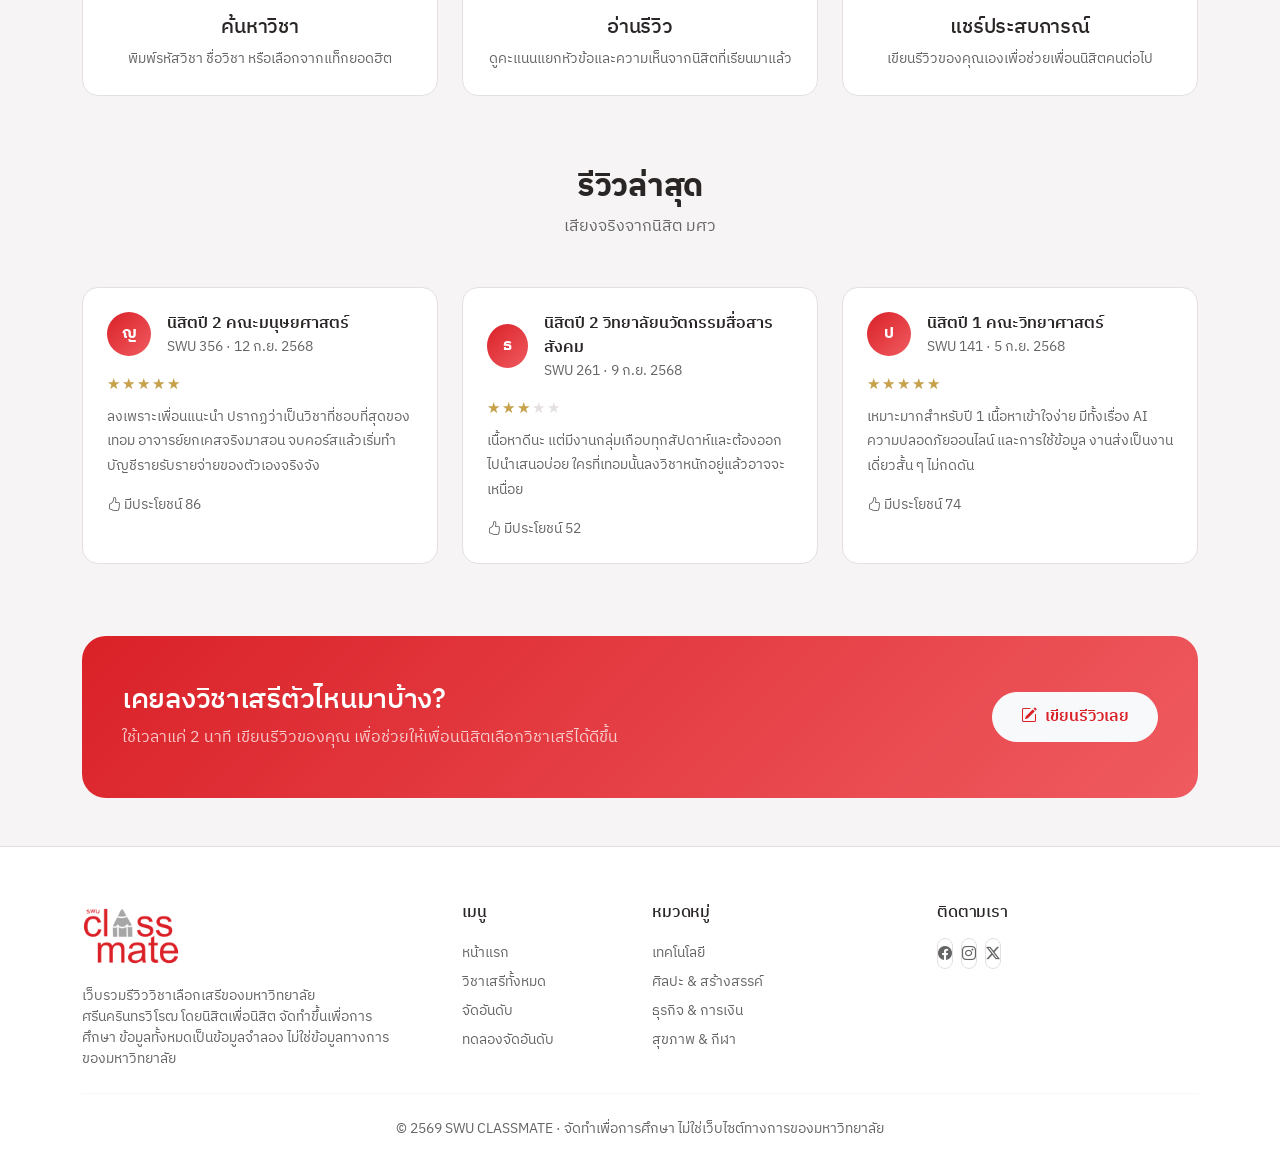
==== commit ec3fe4d2: "ลดรายวิชาทั้งเว็บจาก 12 เหลือ 3 วิชา เก็บ SWU 356, SWU 132, SWU 141 ซึ่งเป็น 3 อันดับคะแนนสูงสุดพอดี" ====
--- a/index.html
+++ b/index.html
@@ -68,12 +68,12 @@
           <!-- lang="en" บอกว่าท่อนนี้เป็นภาษาอังกฤษ (ทั้งหน้าตั้งเป็น lang="th")
                เพื่อให้โปรแกรมอ่านหน้าจอออกเสียงถูกภาษา -->
           <h1 class="mb-4" lang="en">
-            Your <span class="highlight">Classmates</span><br />
+            Your <span class="text-cr">Classmates</span><br />
             Know Best.
           </h1>
 
           <form id="searchForm" class="hero-search d-flex align-items-center mb-3" role="search">
-            <i class="bi bi-search text-muted-cr me-2"></i>
+            <i class="bi bi-search text-body-secondary me-2"></i>
             <label for="searchInput" class="visually-hidden">ค้นหาวิชาเลือกเสรี</label>
             <input id="searchInput" type="search" class="form-control"
                    placeholder="ค้นหารหัสวิชา ชื่อวิชา หรือแท็ก เช่น SWU 141 หรือ เกรดง่าย" />
@@ -81,7 +81,7 @@
           </form>
 
           <div class="d-flex flex-wrap gap-2">
-            <span class="text-muted-cr small align-self-center me-1">ยอดฮิต:</span>
+            <span class="text-body-secondary small align-self-center me-1">ยอดฮิต:</span>
             <a href="#courses" class="chip" data-keyword="เกรดง่าย">เกรดง่าย</a>
             <a href="#courses" class="chip" data-keyword="ไม่เช็คชื่อ">ไม่เช็คชื่อ</a>
             <a href="#courses" class="chip" data-keyword="งานน้อย">งานน้อย</a>
@@ -104,30 +104,30 @@
             </div>
 
             <div class="score-row">
-              <span class="text-muted-cr">เนื้อหา</span>
+              <span class="text-body-secondary">เนื้อหา</span>
               <div class="progress" role="progressbar" aria-label="เนื้อหา"
                    aria-valuenow="94" aria-valuemin="0" aria-valuemax="100">
                 <div class="progress-bar" style="width: 94%"></div>
               </div>
-              <span class="text-muted-cr text-end">94</span>
+              <span class="text-body-secondary text-end">94</span>
             </div>
 
             <div class="score-row">
-              <span class="text-muted-cr">ปริมาณงาน</span>
+              <span class="text-body-secondary">ปริมาณงาน</span>
               <div class="progress" role="progressbar" aria-label="ปริมาณงาน"
                    aria-valuenow="60" aria-valuemin="0" aria-valuemax="100">
                 <div class="progress-bar" style="width: 60%"></div>
               </div>
-              <span class="text-muted-cr text-end">60</span>
+              <span class="text-body-secondary text-end">60</span>
             </div>
 
             <div class="score-row">
-              <span class="text-muted-cr">ความคุ้มค่า</span>
+              <span class="text-body-secondary">ความคุ้มค่า</span>
               <div class="progress" role="progressbar" aria-label="ความคุ้มค่า"
                    aria-valuenow="96" aria-valuemin="0" aria-valuemax="100">
                 <div class="progress-bar" style="width: 96%"></div>
               </div>
-              <span class="text-muted-cr text-end">96</span>
+              <span class="text-body-secondary text-end">96</span>
             </div>
 
             <hr class="my-3 hr-cr" />
@@ -157,32 +157,32 @@
         <div class="col-3">
           <div class="stat-box">
             <i class="bi bi-journal-bookmark"></i>
-            <p class="stat-value">12</p>
-            <p class="text-muted-cr small mb-0">วิชาเลือกเสรีในระบบ</p>
+            <p class="stat-value">3</p>
+            <p class="text-body-secondary small mb-0">วิชาเลือกเสรีในระบบ</p>
           </div>
         </div>
 
         <div class="col-3">
           <div class="stat-box">
             <i class="bi bi-chat-quote"></i>
-            <p class="stat-value">3,075</p>
-            <p class="text-muted-cr small mb-0">รีวิวจากนิสิต</p>
+            <p class="stat-value">981</p>
+            <p class="text-body-secondary small mb-0">รีวิวจากนิสิต</p>
           </div>
         </div>
 
         <div class="col-3">
           <div class="stat-box">
             <i class="bi bi-people"></i>
-            <p class="stat-value">1,482</p>
-            <p class="text-muted-cr small mb-0">นิสิตผู้ร่วมรีวิว</p>
+            <p class="stat-value">624</p>
+            <p class="text-body-secondary small mb-0">นิสิตผู้ร่วมรีวิว</p>
           </div>
         </div>
 
         <div class="col-3">
           <div class="stat-box">
             <i class="bi bi-star"></i>
-            <p class="stat-value">4.12</p>
-            <p class="text-muted-cr small mb-0">คะแนนเฉลี่ยรวม</p>
+            <p class="stat-value">4.60</p>
+            <p class="text-body-secondary small mb-0">คะแนนเฉลี่ยรวม</p>
           </div>
         </div>
 
@@ -207,9 +207,63 @@
       <div class="row g-4">
 
         <!-- การ์ดที่ 1 -->
+        <div class="col-4" data-search="SWU 356 การจัดการทางการเงินส่วนบุคคล ธุรกิจ การเงิน อาจารย์สอนสนุก สอบไม่ยาก ได้ความรู้ติดตัว">
+          <article class="course-card">
+            <div class="course-thumb">
+              <span class="cat-badge">ธุรกิจ &amp; การเงิน</span>
+              SWU 356
+            </div>
+            <div class="course-body">
+              <p class="course-code mb-0">3 หน่วยกิต</p>
+              <h3 class="course-name">การจัดการทางการเงินส่วนบุคคล</h3>
+
+              <div class="d-flex align-items-center gap-2 mb-3">
+                <span class="stars" role="img" style="--pct: 94%" aria-label="คะแนน 4.7 จาก 5"></span>
+                <strong class="small">4.7</strong>
+                <span class="text-body-secondary small">(428 รีวิว)</span>
+              </div>
+
+              <div class="score-row">
+                <span class="text-body-secondary">เนื้อหา</span>
+                <div class="progress" role="progressbar" aria-label="เนื้อหา"
+                     aria-valuenow="94" aria-valuemin="0" aria-valuemax="100">
+                  <div class="progress-bar" style="width: 94%"></div>
+                </div>
+                <span class="text-body-secondary text-end">94</span>
+              </div>
+              <div class="score-row">
+                <span class="text-body-secondary">ปริมาณงาน</span>
+                <div class="progress" role="progressbar" aria-label="ปริมาณงาน"
+                     aria-valuenow="60" aria-valuemin="0" aria-valuemax="100">
+                  <div class="progress-bar" style="width: 60%"></div>
+                </div>
+                <span class="text-body-secondary text-end">60</span>
+              </div>
+              <div class="score-row">
+                <span class="text-body-secondary">ความคุ้มค่า</span>
+                <div class="progress" role="progressbar" aria-label="ความคุ้มค่า"
+                     aria-valuenow="96" aria-valuemin="0" aria-valuemax="100">
+                  <div class="progress-bar" style="width: 96%"></div>
+                </div>
+                <span class="text-body-secondary text-end">96</span>
+              </div>
+
+              <p class="text-body-secondary small mt-3 mb-3">
+                วิชาที่ควรลงสักครั้งในชีวิต สอนวางแผนการเงิน ภาษี และการลงทุนเบื้องต้น
+              </p>
+
+              <div class="d-flex flex-wrap gap-2">
+                <span class="tag-pill">ได้ความรู้ติดตัว</span>
+                <span class="tag-pill">อาจารย์สอนสนุก</span>
+                <span class="tag-pill">สอบไม่ยาก</span>
+              </div>
+            </div>
+          </article>
+        </div>
+        <!-- การ์ดที่ 2 -->
         <div class="col-4" data-search="SWU 141 ชีวิตในโลกดิจิทัล เทคโนโลยี เกรดง่าย งานเดี่ยว เรียนออนไลน์ได้">
           <article class="course-card">
-            <div class="course-thumb">
+            <div class="course-thumb thumb-gray">
               <span class="cat-badge">เทคโนโลยี</span>
               SWU 141
             </div>
@@ -220,35 +274,35 @@
               <div class="d-flex align-items-center gap-2 mb-3">
                 <span class="stars" role="img" style="--pct: 90%" aria-label="คะแนน 4.5 จาก 5"></span>
                 <strong class="small">4.5</strong>
-                <span class="text-muted-cr small">(312 รีวิว)</span>
-              </div>
-
-              <div class="score-row">
-                <span class="text-muted-cr">เนื้อหา</span>
+                <span class="text-body-secondary small">(312 รีวิว)</span>
+              </div>
+
+              <div class="score-row">
+                <span class="text-body-secondary">เนื้อหา</span>
                 <div class="progress" role="progressbar" aria-label="เนื้อหา"
                      aria-valuenow="88" aria-valuemin="0" aria-valuemax="100">
                   <div class="progress-bar" style="width: 88%"></div>
                 </div>
-                <span class="text-muted-cr text-end">88</span>
-              </div>
-              <div class="score-row">
-                <span class="text-muted-cr">ปริมาณงาน</span>
+                <span class="text-body-secondary text-end">88</span>
+              </div>
+              <div class="score-row">
+                <span class="text-body-secondary">ปริมาณงาน</span>
                 <div class="progress" role="progressbar" aria-label="ปริมาณงาน"
                      aria-valuenow="55" aria-valuemin="0" aria-valuemax="100">
                   <div class="progress-bar" style="width: 55%"></div>
                 </div>
-                <span class="text-muted-cr text-end">55</span>
-              </div>
-              <div class="score-row">
-                <span class="text-muted-cr">ความคุ้มค่า</span>
+                <span class="text-body-secondary text-end">55</span>
+              </div>
+              <div class="score-row">
+                <span class="text-body-secondary">ความคุ้มค่า</span>
                 <div class="progress" role="progressbar" aria-label="ความคุ้มค่า"
                      aria-valuenow="90" aria-valuemin="0" aria-valuemax="100">
                   <div class="progress-bar" style="width: 90%"></div>
                 </div>
-                <span class="text-muted-cr text-end">90</span>
-              </div>
-
-              <p class="text-muted-cr small mt-3 mb-3">
+                <span class="text-body-secondary text-end">90</span>
+              </div>
+
+              <p class="text-body-secondary small mt-3 mb-3">
                 เนื้อหาทันสมัย ใช้ได้จริงในชีวิตประจำวัน งานไม่หนัก เหมาะเก็บเสรีปี 1
               </p>
 
@@ -260,277 +314,56 @@
             </div>
           </article>
         </div>
-
-        <!-- การ์ดที่ 2 -->
-        <div class="col-4" data-search="SWU 356 การจัดการทางการเงินส่วนบุคคล ธุรกิจ การเงิน อาจารย์สอนสนุก สอบไม่ยาก ได้ความรู้ติดตัว">
-          <article class="course-card">
-            <div class="course-thumb thumb-gray">
-              <span class="cat-badge">ธุรกิจ &amp; การเงิน</span>
-              SWU 356
-            </div>
-            <div class="course-body">
-              <p class="course-code mb-0">3 หน่วยกิต</p>
-              <h3 class="course-name">การจัดการทางการเงินส่วนบุคคล</h3>
-
-              <div class="d-flex align-items-center gap-2 mb-3">
-                <span class="stars" role="img" style="--pct: 94%" aria-label="คะแนน 4.7 จาก 5"></span>
-                <strong class="small">4.7</strong>
-                <span class="text-muted-cr small">(428 รีวิว)</span>
-              </div>
-
-              <div class="score-row">
-                <span class="text-muted-cr">เนื้อหา</span>
-                <div class="progress" role="progressbar" aria-label="เนื้อหา"
-                     aria-valuenow="94" aria-valuemin="0" aria-valuemax="100">
-                  <div class="progress-bar" style="width: 94%"></div>
-                </div>
-                <span class="text-muted-cr text-end">94</span>
-              </div>
-              <div class="score-row">
-                <span class="text-muted-cr">ปริมาณงาน</span>
-                <div class="progress" role="progressbar" aria-label="ปริมาณงาน"
-                     aria-valuenow="60" aria-valuemin="0" aria-valuemax="100">
-                  <div class="progress-bar" style="width: 60%"></div>
-                </div>
-                <span class="text-muted-cr text-end">60</span>
-              </div>
-              <div class="score-row">
-                <span class="text-muted-cr">ความคุ้มค่า</span>
-                <div class="progress" role="progressbar" aria-label="ความคุ้มค่า"
-                     aria-valuenow="96" aria-valuemin="0" aria-valuemax="100">
-                  <div class="progress-bar" style="width: 96%"></div>
-                </div>
-                <span class="text-muted-cr text-end">96</span>
-              </div>
-
-              <p class="text-muted-cr small mt-3 mb-3">
-                วิชาที่ควรลงสักครั้งในชีวิต สอนวางแผนการเงิน ภาษี และการลงทุนเบื้องต้น
-              </p>
-
-              <div class="d-flex flex-wrap gap-2">
-                <span class="tag-pill">ได้ความรู้ติดตัว</span>
-                <span class="tag-pill">อาจารย์สอนสนุก</span>
-                <span class="tag-pill">สอบไม่ยาก</span>
-              </div>
-            </div>
-          </article>
-        </div>
-
         <!-- การ์ดที่ 3 -->
-        <div class="col-4" data-search="SWU 254 ศิลปะและความคิดสร้างสรรค์ ศิลปะ สร้างสรรค์ ได้ลงมือทำ งานกลุ่ม ไม่ต้องมีพื้นฐาน">
+        <div class="col-4" data-search="SWU 132 ภาษาเกาหลีเพื่อการสื่อสาร ภาษา การสื่อสาร เกาหลี เริ่มจากศูนย์ อาจารย์ใจดี">
           <article class="course-card">
             <div class="course-thumb thumb-dark">
-              <span class="cat-badge">ศิลปะ &amp; สร้างสรรค์</span>
-              SWU 254
+              <span class="cat-badge">ภาษา &amp; การสื่อสาร</span>
+              SWU 132
             </div>
             <div class="course-body">
-              <p class="course-code mb-0">3 หน่วยกิต</p>
-              <h3 class="course-name">ศิลปะและความคิดสร้างสรรค์</h3>
+              <p class="course-code mb-0">6 หน่วยกิต</p>
+              <h3 class="course-name">ภาษาเกาหลีเพื่อการสื่อสาร</h3>
 
               <div class="d-flex align-items-center gap-2 mb-3">
-                <span class="stars" role="img" style="--pct: 88%" aria-label="คะแนน 4.4 จาก 5"></span>
-                <strong class="small">4.4</strong>
-                <span class="text-muted-cr small">(265 รีวิว)</span>
-              </div>
-
-              <div class="score-row">
-                <span class="text-muted-cr">เนื้อหา</span>
+                <span class="stars" role="img" style="--pct: 92%" aria-label="คะแนน 4.6 จาก 5"></span>
+                <strong class="small">4.6</strong>
+                <span class="text-body-secondary small">(241 รีวิว)</span>
+              </div>
+
+              <div class="score-row">
+                <span class="text-body-secondary">เนื้อหา</span>
                 <div class="progress" role="progressbar" aria-label="เนื้อหา"
-                     aria-valuenow="86" aria-valuemin="0" aria-valuemax="100">
-                  <div class="progress-bar" style="width: 86%"></div>
-                </div>
-                <span class="text-muted-cr text-end">86</span>
-              </div>
-              <div class="score-row">
-                <span class="text-muted-cr">ปริมาณงาน</span>
-                <div class="progress" role="progressbar" aria-label="ปริมาณงาน"
-                     aria-valuenow="72" aria-valuemin="0" aria-valuemax="100">
-                  <div class="progress-bar" style="width: 72%"></div>
-                </div>
-                <span class="text-muted-cr text-end">72</span>
-              </div>
-              <div class="score-row">
-                <span class="text-muted-cr">ความคุ้มค่า</span>
-                <div class="progress" role="progressbar" aria-label="ความคุ้มค่า"
-                     aria-valuenow="88" aria-valuemin="0" aria-valuemax="100">
-                  <div class="progress-bar" style="width: 88%"></div>
-                </div>
-                <span class="text-muted-cr text-end">88</span>
-              </div>
-
-              <p class="text-muted-cr small mt-3 mb-3">
-                ได้ทำงานศิลปะจริงทุกคาบ ผ่อนคลาย แต่ต้องเผื่อเวลาทำชิ้นงานส่ง
-              </p>
-
-              <div class="d-flex flex-wrap gap-2">
-                <span class="tag-pill">ได้ลงมือทำ</span>
-                <span class="tag-pill">งานกลุ่ม</span>
-                <span class="tag-pill">ไม่ต้องมีพื้นฐาน</span>
-              </div>
-            </div>
-          </article>
-        </div>
-
-        <!-- การ์ดที่ 4 -->
-        <div class="col-4" data-search="SWU 374 สุขภาพเพื่อชีวิต สุขภาพ กีฬา เกรดง่าย ไม่เช็คชื่อ งานน้อย">
-          <article class="course-card">
-            <div class="course-thumb">
-              <span class="cat-badge">สุขภาพ &amp; กีฬา</span>
-              SWU 374
-            </div>
-            <div class="course-body">
-              <p class="course-code mb-0">3 หน่วยกิต</p>
-              <h3 class="course-name">สุขภาพเพื่อชีวิต</h3>
-
-              <div class="d-flex align-items-center gap-2 mb-3">
-                <span class="stars" role="img" style="--pct: 84%" aria-label="คะแนน 4.2 จาก 5"></span>
-                <strong class="small">4.2</strong>
-                <span class="text-muted-cr small">(389 รีวิว)</span>
-              </div>
-
-              <div class="score-row">
-                <span class="text-muted-cr">เนื้อหา</span>
-                <div class="progress" role="progressbar" aria-label="เนื้อหา"
-                     aria-valuenow="80" aria-valuemin="0" aria-valuemax="100">
-                  <div class="progress-bar" style="width: 80%"></div>
-                </div>
-                <span class="text-muted-cr text-end">80</span>
-              </div>
-              <div class="score-row">
-                <span class="text-muted-cr">ปริมาณงาน</span>
-                <div class="progress" role="progressbar" aria-label="ปริมาณงาน"
-                     aria-valuenow="42" aria-valuemin="0" aria-valuemax="100">
-                  <div class="progress-bar" style="width: 42%"></div>
-                </div>
-                <span class="text-muted-cr text-end">42</span>
-              </div>
-              <div class="score-row">
-                <span class="text-muted-cr">ความคุ้มค่า</span>
-                <div class="progress" role="progressbar" aria-label="ความคุ้มค่า"
-                     aria-valuenow="84" aria-valuemin="0" aria-valuemax="100">
-                  <div class="progress-bar" style="width: 84%"></div>
-                </div>
-                <span class="text-muted-cr text-end">84</span>
-              </div>
-
-              <p class="text-muted-cr small mt-3 mb-3">
-                เรียนสบาย เนื้อหาเข้าใจง่าย เหมาะกับคนที่อยากได้เกรดดีโดยไม่เครียด
-              </p>
-
-              <div class="d-flex flex-wrap gap-2">
-                <span class="tag-pill">เกรดง่าย</span>
-                <span class="tag-pill">ไม่เช็คชื่อ</span>
-                <span class="tag-pill">งานน้อย</span>
-              </div>
-            </div>
-          </article>
-        </div>
-
-        <!-- การ์ดที่ 5 -->
-        <div class="col-4" data-search="SWU 261 พลเมืองวิวัฒน์ สังคม พลเมือง เช็คชื่อทุกคาบ งานกลุ่มเยอะ ต้องนำเสนอ">
-          <article class="course-card">
-            <div class="course-thumb thumb-gray">
-              <span class="cat-badge">สังคม &amp; พลเมือง</span>
-              SWU 261
-            </div>
-            <div class="course-body">
-              <p class="course-code mb-0">3 หน่วยกิต</p>
-              <h3 class="course-name">พลเมืองวิวัฒน์</h3>
-
-              <div class="d-flex align-items-center gap-2 mb-3">
-                <span class="stars" role="img" style="--pct: 72%" aria-label="คะแนน 3.6 จาก 5"></span>
-                <strong class="small">3.6</strong>
-                <span class="text-muted-cr small">(274 รีวิว)</span>
-              </div>
-
-              <div class="score-row">
-                <span class="text-muted-cr">เนื้อหา</span>
-                <div class="progress" role="progressbar" aria-label="เนื้อหา"
-                     aria-valuenow="82" aria-valuemin="0" aria-valuemax="100">
-                  <div class="progress-bar" style="width: 82%"></div>
-                </div>
-                <span class="text-muted-cr text-end">82</span>
-              </div>
-              <div class="score-row">
-                <span class="text-muted-cr">ปริมาณงาน</span>
-                <div class="progress" role="progressbar" aria-label="ปริมาณงาน"
-                     aria-valuenow="78" aria-valuemin="0" aria-valuemax="100">
-                  <div class="progress-bar" style="width: 78%"></div>
-                </div>
-                <span class="text-muted-cr text-end">78</span>
-              </div>
-              <div class="score-row">
-                <span class="text-muted-cr">ความคุ้มค่า</span>
-                <div class="progress" role="progressbar" aria-label="ความคุ้มค่า"
-                     aria-valuenow="70" aria-valuemin="0" aria-valuemax="100">
-                  <div class="progress-bar" style="width: 70%"></div>
-                </div>
-                <span class="text-muted-cr text-end">70</span>
-              </div>
-
-              <p class="text-muted-cr small mt-3 mb-3">
-                เนื้อหาน่าสนใจแต่มีงานกลุ่มและการนำเสนอค่อนข้างบ่อย ควรเลือกกลุ่มดี ๆ
-              </p>
-
-              <div class="d-flex flex-wrap gap-2">
-                <span class="tag-pill">เช็คชื่อทุกคาบ</span>
-                <span class="tag-pill">งานกลุ่มเยอะ</span>
-                <span class="tag-pill">ต้องนำเสนอ</span>
-              </div>
-            </div>
-          </article>
-        </div>
-
-        <!-- การ์ดที่ 6 -->
-        <div class="col-4" data-search="SWU 364 เศรษฐกิจในกระแสโลกาภิวัตน์ ธุรกิจ การเงิน ทฤษฎีเยอะ สอบข้อเขียน ต้องอ่านเอง">
-          <article class="course-card">
-            <div class="course-thumb thumb-dark">
-              <span class="cat-badge">ธุรกิจ &amp; การเงิน</span>
-              SWU 364
-            </div>
-            <div class="course-body">
-              <p class="course-code mb-0">3 หน่วยกิต</p>
-              <h3 class="course-name">เศรษฐกิจในกระแสโลกาภิวัตน์</h3>
-
-              <div class="d-flex align-items-center gap-2 mb-3">
-                <span class="stars" role="img" style="--pct: 68%" aria-label="คะแนน 3.4 จาก 5"></span>
-                <strong class="small">3.4</strong>
-                <span class="text-muted-cr small">(198 รีวิว)</span>
-              </div>
-
-              <div class="score-row">
-                <span class="text-muted-cr">เนื้อหา</span>
-                <div class="progress" role="progressbar" aria-label="เนื้อหา"
-                     aria-valuenow="84" aria-valuemin="0" aria-valuemax="100">
-                  <div class="progress-bar" style="width: 84%"></div>
-                </div>
-                <span class="text-muted-cr text-end">84</span>
-              </div>
-              <div class="score-row">
-                <span class="text-muted-cr">ปริมาณงาน</span>
+                     aria-valuenow="93" aria-valuemin="0" aria-valuemax="100">
+                  <div class="progress-bar" style="width: 93%"></div>
+                </div>
+                <span class="text-body-secondary text-end">93</span>
+              </div>
+              <div class="score-row">
+                <span class="text-body-secondary">ปริมาณงาน</span>
                 <div class="progress" role="progressbar" aria-label="ปริมาณงาน"
                      aria-valuenow="70" aria-valuemin="0" aria-valuemax="100">
                   <div class="progress-bar" style="width: 70%"></div>
                 </div>
-                <span class="text-muted-cr text-end">70</span>
-              </div>
-              <div class="score-row">
-                <span class="text-muted-cr">ความคุ้มค่า</span>
+                <span class="text-body-secondary text-end">70</span>
+              </div>
+              <div class="score-row">
+                <span class="text-body-secondary">ความคุ้มค่า</span>
                 <div class="progress" role="progressbar" aria-label="ความคุ้มค่า"
-                     aria-valuenow="66" aria-valuemin="0" aria-valuemax="100">
-                  <div class="progress-bar" style="width: 66%"></div>
-                </div>
-                <span class="text-muted-cr text-end">66</span>
-              </div>
-
-              <p class="text-muted-cr small mt-3 mb-3">
-                เนื้อหาแน่นและค่อนข้างวิชาการ ถ้าไม่ชอบเศรษฐศาสตร์อาจรู้สึกหนัก
+                     aria-valuenow="94" aria-valuemin="0" aria-valuemax="100">
+                  <div class="progress-bar" style="width: 94%"></div>
+                </div>
+                <span class="text-body-secondary text-end">94</span>
+              </div>
+
+              <p class="text-body-secondary small mt-3 mb-3">
+                เริ่มจากอักษรฮันกึลจนพูดประโยคง่าย ๆ ได้ เรียน 6 หน่วยกิตแต่คุ้มมาก อาจารย์ใจดี
               </p>
 
               <div class="d-flex flex-wrap gap-2">
-                <span class="tag-pill">ทฤษฎีเยอะ</span>
-                <span class="tag-pill">สอบข้อเขียน</span>
-                <span class="tag-pill">ต้องอ่านเอง</span>
+                <span class="tag-pill">เริ่มจากศูนย์</span>
+                <span class="tag-pill">อาจารย์ใจดี</span>
+                <span class="tag-pill">มีท่องศัพท์</span>
               </div>
             </div>
           </article>
@@ -539,8 +372,8 @@
       </div>
 
       <!-- แสดงเมื่อค้นหาแล้วไม่เจอ -->
-      <div id="emptyState" class="text-center text-muted-cr py-5 d-none">
-        <i class="bi bi-search icon-empty"></i>
+      <div id="emptyState" class="text-center text-body-secondary py-5 d-none">
+        <i class="bi bi-search fs-1"></i>
         <p class="mt-3 mb-0">ไม่พบวิชาเสรีที่ค้นหา ลองใช้คำอื่นดูนะ</p>
       </div>
 
@@ -561,21 +394,21 @@
           <div class="stat-box">
             <i class="bi bi-1-circle"></i>
             <h3 class="h5 mt-3 mb-2">ค้นหาวิชา</h3>
-            <p class="text-muted-cr small mb-0">พิมพ์รหัสวิชา ชื่อวิชา หรือเลือกจากแท็กยอดฮิต</p>
+            <p class="text-body-secondary small mb-0">พิมพ์รหัสวิชา ชื่อวิชา หรือเลือกจากแท็กยอดฮิต</p>
           </div>
         </div>
         <div class="col-4">
           <div class="stat-box">
             <i class="bi bi-2-circle"></i>
             <h3 class="h5 mt-3 mb-2">อ่านรีวิว</h3>
-            <p class="text-muted-cr small mb-0">ดูคะแนนแยกหัวข้อและความเห็นจากนิสิตที่เรียนมาแล้ว</p>
+            <p class="text-body-secondary small mb-0">ดูคะแนนแยกหัวข้อและความเห็นจากนิสิตที่เรียนมาแล้ว</p>
           </div>
         </div>
         <div class="col-4">
           <div class="stat-box">
             <i class="bi bi-3-circle"></i>
             <h3 class="h5 mt-3 mb-2">แชร์ประสบการณ์</h3>
-            <p class="text-muted-cr small mb-0">เขียนรีวิวของคุณเองเพื่อช่วยเพื่อนนิสิตคนต่อไป</p>
+            <p class="text-body-secondary small mb-0">เขียนรีวิวของคุณเองเพื่อช่วยเพื่อนนิสิตคนต่อไป</p>
           </div>
         </div>
       </div>
@@ -600,7 +433,7 @@
               <div class="avatar">ญ</div>
               <div>
                 <p class="fw-semibold mb-0">นิสิตปี 2 คณะมนุษยศาสตร์</p>
-                <p class="text-muted-cr small mb-0">SWU 356 · 12 ก.ย. 2568</p>
+                <p class="text-body-secondary small mb-0">SWU 356 · 12 ก.ย. 2568</p>
               </div>
             </div>
             <div class="mb-2">
@@ -610,7 +443,7 @@
               ลงเพราะเพื่อนแนะนำ ปรากฏว่าเป็นวิชาที่ชอบที่สุดของเทอม อาจารย์ยกเคสจริงมาสอน
               จบคอร์สแล้วเริ่มทำบัญชีรายรับรายจ่ายของตัวเองจริงจัง
             </p>
-            <p class="text-muted-cr small mb-0">
+            <p class="text-body-secondary small mb-0">
               <i class="bi bi-hand-thumbs-up"></i> มีประโยชน์ 86
             </p>
           </div>
@@ -622,7 +455,7 @@
               <div class="avatar">ธ</div>
               <div>
                 <p class="fw-semibold mb-0">นิสิตปี 2 วิทยาลัยนวัตกรรมสื่อสารสังคม</p>
-                <p class="text-muted-cr small mb-0">SWU 261 · 9 ก.ย. 2568</p>
+                <p class="text-body-secondary small mb-0">SWU 261 · 9 ก.ย. 2568</p>
               </div>
             </div>
             <div class="mb-2">
@@ -632,7 +465,7 @@
               เนื้อหาดีนะ แต่มีงานกลุ่มเกือบทุกสัปดาห์และต้องออกไปนำเสนอบ่อย
               ใครที่เทอมนั้นลงวิชาหนักอยู่แล้วอาจจะเหนื่อย
             </p>
-            <p class="text-muted-cr small mb-0">
+            <p class="text-body-secondary small mb-0">
               <i class="bi bi-hand-thumbs-up"></i> มีประโยชน์ 52
             </p>
           </div>
@@ -644,7 +477,7 @@
               <div class="avatar">ป</div>
               <div>
                 <p class="fw-semibold mb-0">นิสิตปี 1 คณะวิทยาศาสตร์</p>
-                <p class="text-muted-cr small mb-0">SWU 141 · 5 ก.ย. 2568</p>
+                <p class="text-body-secondary small mb-0">SWU 141 · 5 ก.ย. 2568</p>
               </div>
             </div>
             <div class="mb-2">
@@ -654,7 +487,7 @@
               เหมาะมากสำหรับปี 1 เนื้อหาเข้าใจง่าย มีทั้งเรื่อง AI ความปลอดภัยออนไลน์
               และการใช้ข้อมูล งานส่งเป็นงานเดี่ยวสั้น ๆ ไม่กดดัน
             </p>
-            <p class="text-muted-cr small mb-0">
+            <p class="text-body-secondary small mb-0">
               <i class="bi bi-hand-thumbs-up"></i> มีประโยชน์ 74
             </p>
           </div>
@@ -693,7 +526,7 @@
             <img src="images/logo.png" alt="SWU CLASSMATE" class="brand-logo brand-logo-lg"
                  width="271" height="160" />
           </a>
-          <p class="text-muted-cr small mb-0 text-narrow">
+          <p class="text-body-secondary small mb-0 text-narrow">
             เว็บรวมรีวิววิชาเลือกเสรีของมหาวิทยาลัยศรีนครินทรวิโรฒ โดยนิสิตเพื่อนิสิต
             จัดทำขึ้นเพื่อการศึกษา ข้อมูลทั้งหมดเป็นข้อมูลจำลอง ไม่ใช่ข้อมูลทางการของมหาวิทยาลัย
           </p>
@@ -731,7 +564,7 @@
       </div>
 
       <hr class="my-4 hr-cr" />
-      <p class="text-center text-muted-cr small mb-0">
+      <p class="text-center text-body-secondary small mb-0">
         &copy; <span id="year"></span> SWU CLASSMATE · จัดทำเพื่อการศึกษา ไม่ใช่เว็บไซต์ทางการของมหาวิทยาลัย
       </p>
 
--- a/css/style.css
+++ b/css/style.css
@@ -34,6 +34,10 @@
 
   /* แผ่นทึบทับบนรูป (ใช้กับป้ายหมวดหมู่) */
   --cr-overlay: rgba(0, 0, 0, 0.35);
+
+  /* ชี้ตัวแปรของ Bootstrap มาที่สีของเรา
+     จะได้ใช้ utility ของ Bootstrap ได้เลย ไม่ต้องเขียนคลาสเอง */
+  --bs-secondary-color: var(--cr-muted);
 }
 
 [data-bs-theme="dark"] {
@@ -60,6 +64,8 @@
   --cr-glow-gray: rgba(155, 156, 158, 0.12);
 
   --cr-overlay: rgba(0, 0, 0, 0.5);
+
+  --bs-secondary-color: var(--cr-muted);
 }
 
 /* ---------- 2. พื้นฐานทั้งเว็บ ---------- */
@@ -80,6 +86,22 @@
   max-width: 1140px;
 }
 
+/* กล่องพื้นฐานของเว็บ - ใช้ร่วมกัน 9 ที่
+   แยก 3 บรรทัดนี้ออกมาไว้ที่เดียว จะได้ไม่ต้องเขียนซ้ำในทุกกล่อง */
+.hero-card,
+.stat-box,
+.review-card,
+.filter-panel,
+.toolbar,
+.score-card,
+.panel,
+.podium-item,
+.step-card {
+  background-color: var(--cr-surface);
+  border: 1px solid var(--cr-border);
+  border-radius: var(--cr-radius);
+}
+
 h1, h2, h3, h4, .navbar-brand {
   font-weight: 700;
   letter-spacing: -0.01em;
@@ -99,12 +121,8 @@
   margin-bottom: 40px;
 }
 
-.text-muted-cr {
-  color: var(--cr-muted) !important;
-}
-
-/* ไอคอนสีแดง มศว */
-.icon-cr {
+/* ข้อความหรือไอคอนสีแดง มศว */
+.text-cr {
   color: var(--cr-primary);
 }
 
@@ -113,11 +131,6 @@
   font-size: 0.7rem;
 }
 
-/* ไอคอนใหญ่ในกล่องสถานะว่าง (ไม่พบผลลัพธ์) */
-.icon-empty {
-  font-size: 2.5rem;
-}
-
 /* ลิงก์สีแดง มศว ไม่มีเส้นใต้ เช่น "ดูรีวิวทั้งหมด →" */
 .link-cr {
   color: var(--cr-primary);
@@ -143,10 +156,6 @@
   max-width: 520px;
 }
 
-/* ย่อหน้าที่ต้องการระยะห่างบรรทัดมากกว่าปกติ (ข้อความยาว ๆ) */
-.leading-loose {
-  line-height: 1.9;
-}
 
 /* ---------- 3. ปุ่มของเว็บ ---------- */
 .btn-cr {
@@ -242,11 +251,6 @@
   line-height: 1.25;
 }
 
-/* เน้นคำในหัวข้อใหญ่ด้วยสีแดง มศว */
-.hero .highlight {
-  color: var(--cr-primary);
-}
-
 .hero-search {
   background-color: var(--cr-surface);
   border: 1px solid var(--cr-border);
@@ -285,9 +289,6 @@
 
 /* การ์ดลอยในหน้า Hero */
 .hero-card {
-  background-color: var(--cr-surface);
-  border: 1px solid var(--cr-border);
-  border-radius: var(--cr-radius);
   box-shadow: var(--cr-shadow);
   padding: 22px;
 }
@@ -303,9 +304,6 @@
 
 /* ---------- 6. แถบสถิติ ---------- */
 .stat-box {
-  background-color: var(--cr-surface);
-  border: 1px solid var(--cr-border);
-  border-radius: var(--cr-radius);
   padding: 26px 20px;
   height: 100%;
   text-align: center;
@@ -439,9 +437,6 @@
 
 /* ---------- 10. การ์ดรีวิว ---------- */
 .review-card {
-  background-color: var(--cr-surface);
-  border: 1px solid var(--cr-border);
-  border-radius: var(--cr-radius);
   padding: 24px;
   height: 100%;
 }
@@ -534,9 +529,6 @@
 
 /* ---------- 14. กล่องตัวกรอง (Sidebar) ---------- */
 .filter-panel {
-  background-color: var(--cr-surface);
-  border: 1px solid var(--cr-border);
-  border-radius: var(--cr-radius);
   padding: 24px;
 }
 
@@ -624,17 +616,9 @@
   font-size: 0.8rem;
 }
 
-/* สีเน้นตามรูปแบบการเรียน */
-.meta-badge.is-online {
-  border-color: var(--cr-primary);
-  color: var(--cr-primary);
-}
 
 /* ---------- 15. แถบเครื่องมือด้านบนรายการ ---------- */
 .toolbar {
-  background-color: var(--cr-surface);
-  border: 1px solid var(--cr-border);
-  border-radius: var(--cr-radius);
   padding: 14px 20px;
 }
 
@@ -797,9 +781,6 @@
 
 /* กล่องคะแนนรวมด้านขวา */
 .score-card {
-  background-color: var(--cr-surface);
-  border: 1px solid var(--cr-border);
-  border-radius: var(--cr-radius);
   box-shadow: var(--cr-shadow);
   padding: 24px;
   text-align: center;
@@ -859,9 +840,6 @@
 
 /* ---------- 20. กล่องเนื้อหาทั่วไป ---------- */
 .panel {
-  background-color: var(--cr-surface);
-  border: 1px solid var(--cr-border);
-  border-radius: var(--cr-radius);
   padding: 28px;
 }
 
@@ -1223,9 +1201,6 @@
 }
 
 .podium-item {
-  background-color: var(--cr-surface);
-  border: 1px solid var(--cr-border);
-  border-radius: var(--cr-radius);
   padding: 24px 20px;
   text-align: center;
   position: relative;
@@ -1565,9 +1540,6 @@
 /* ขั้นตอนการใช้งาน 3 ขั้น */
 .step-card {
   height: 100%;
-  background-color: var(--cr-surface);
-  border: 1px solid var(--cr-border);
-  border-radius: var(--cr-radius);
   padding: 24px 20px;
 }
 
